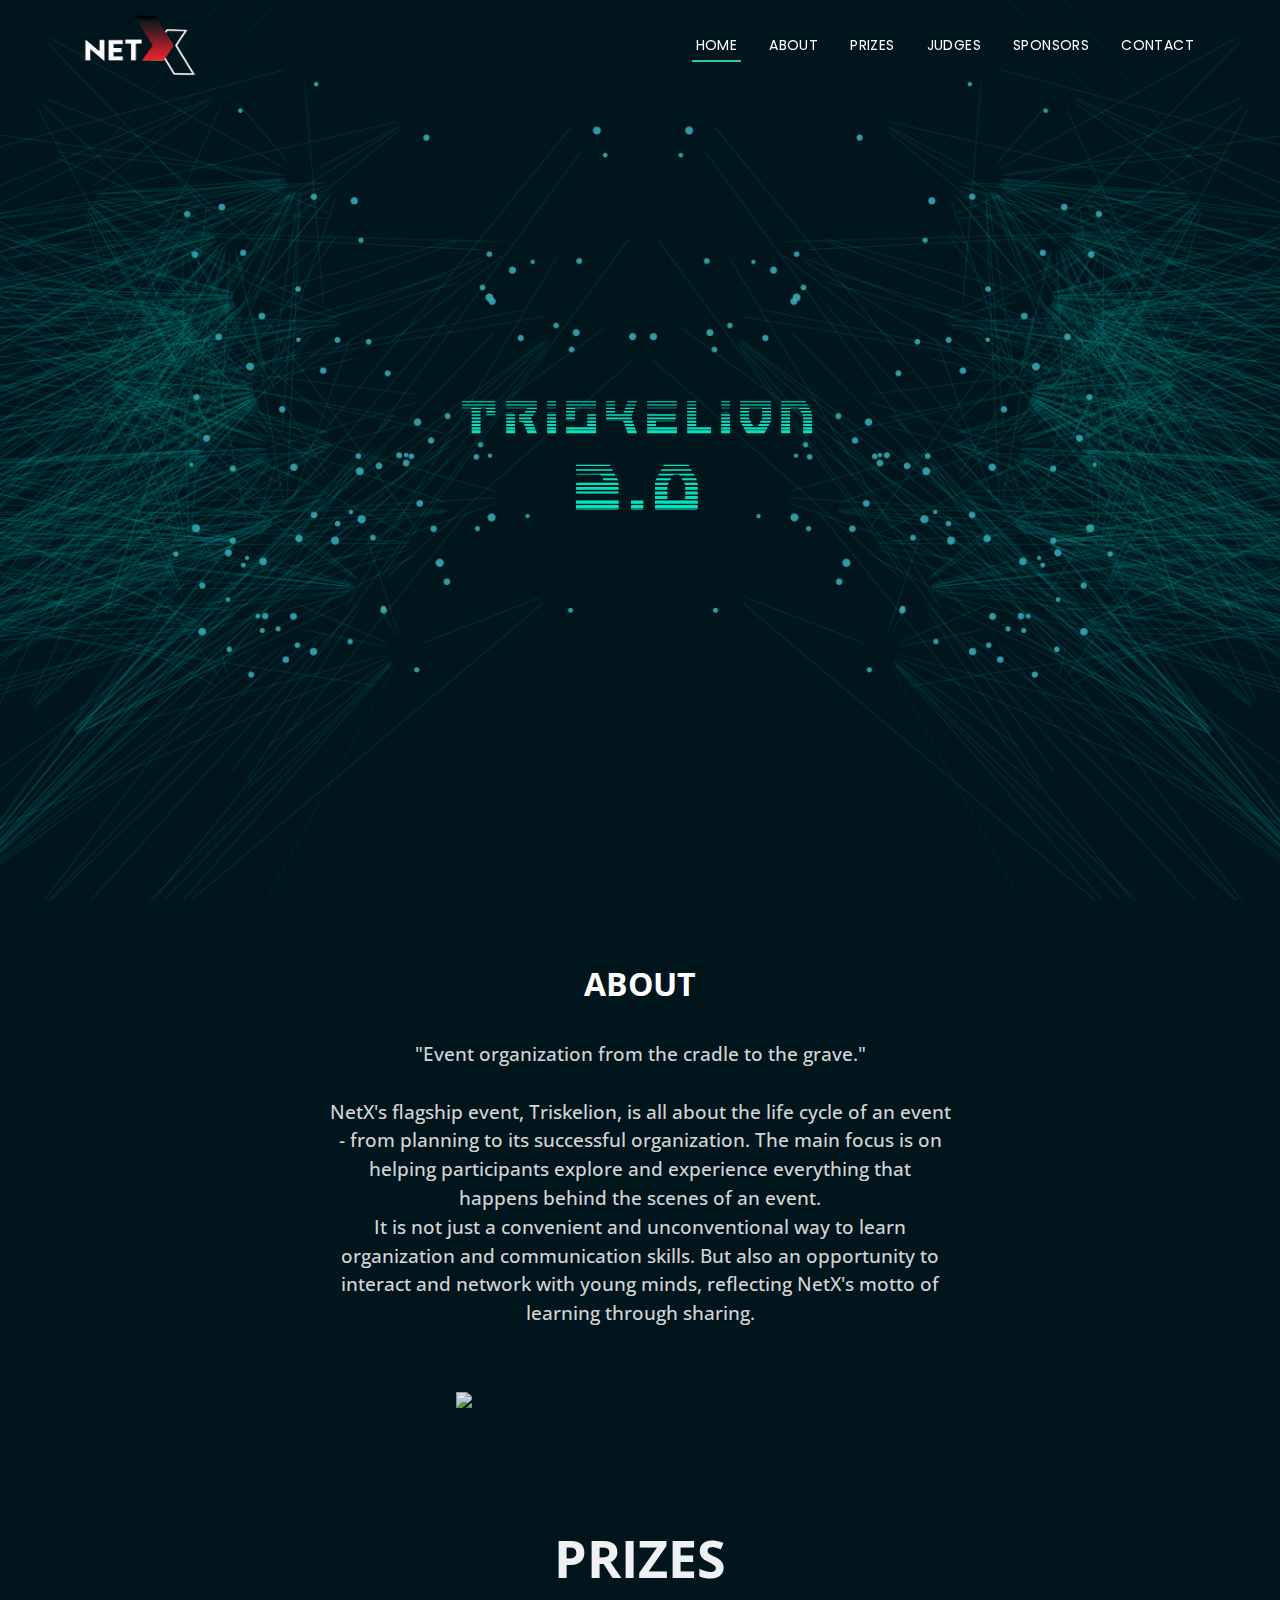
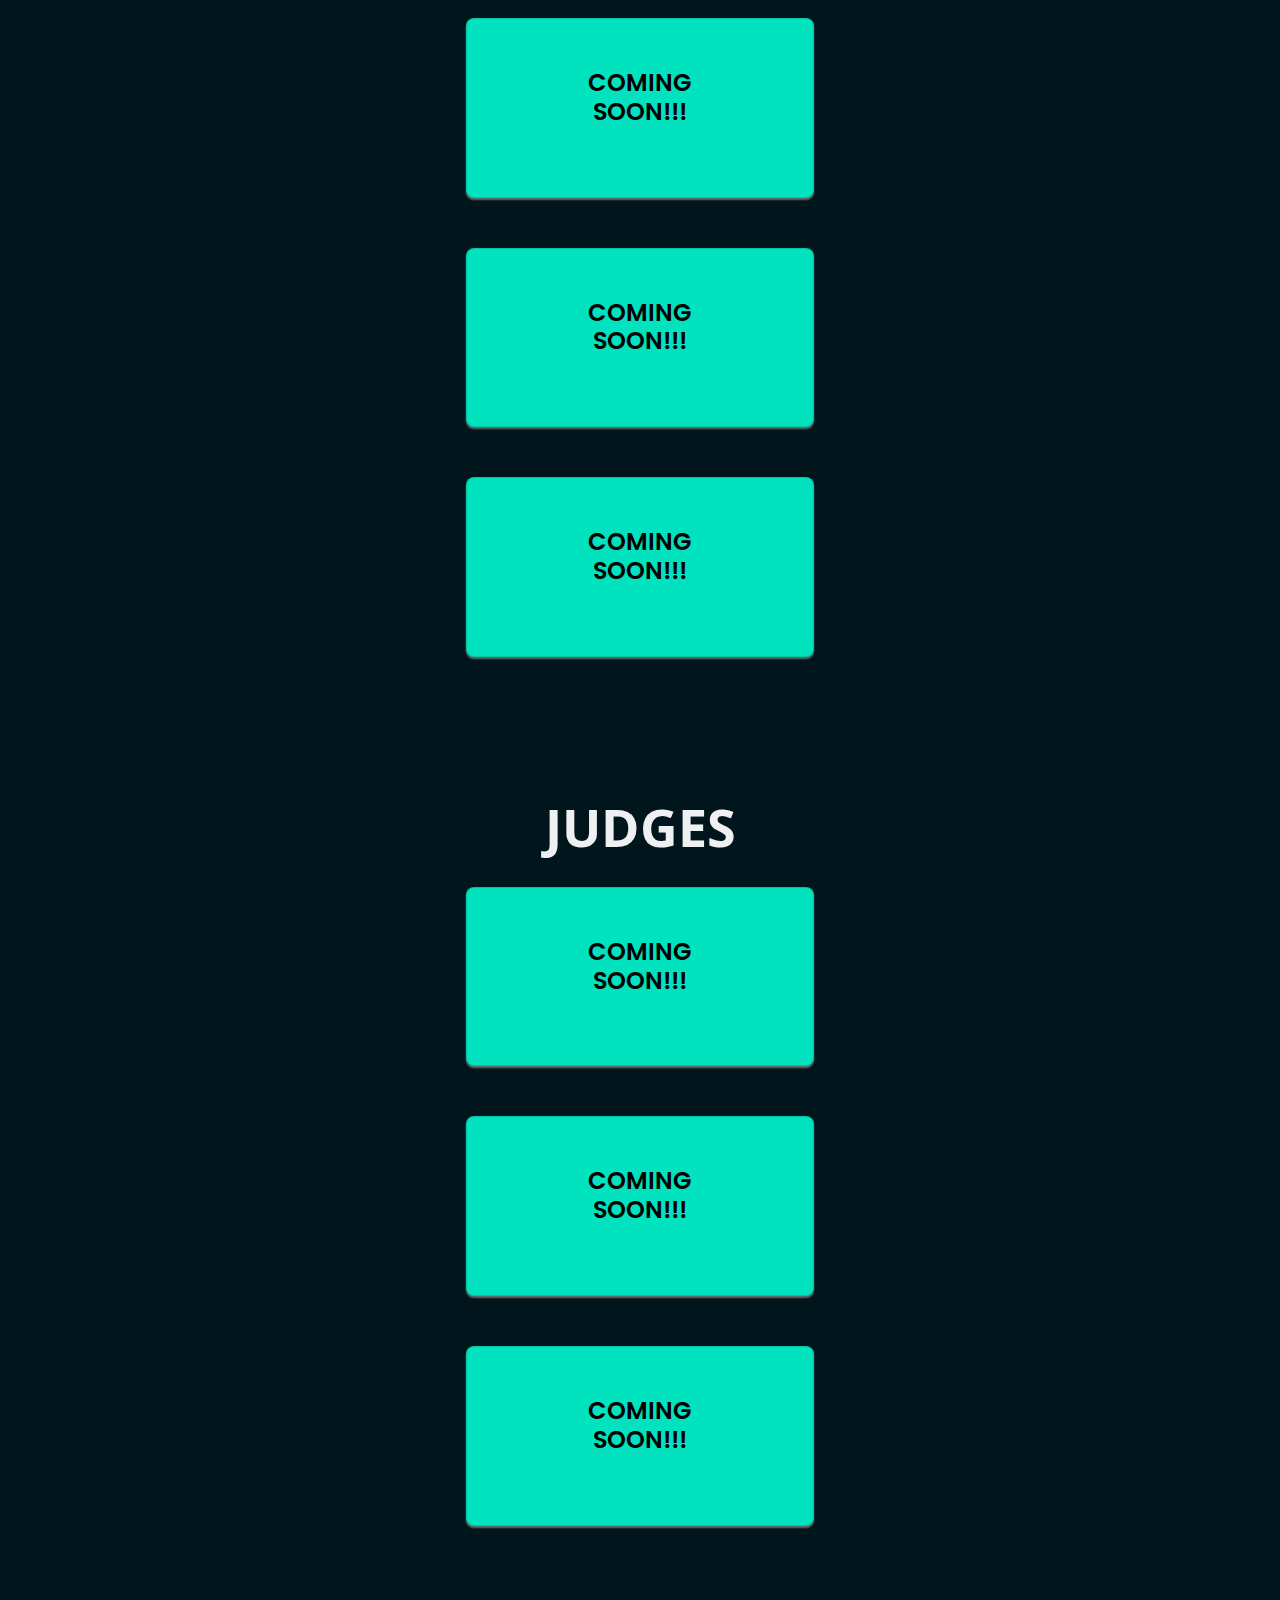
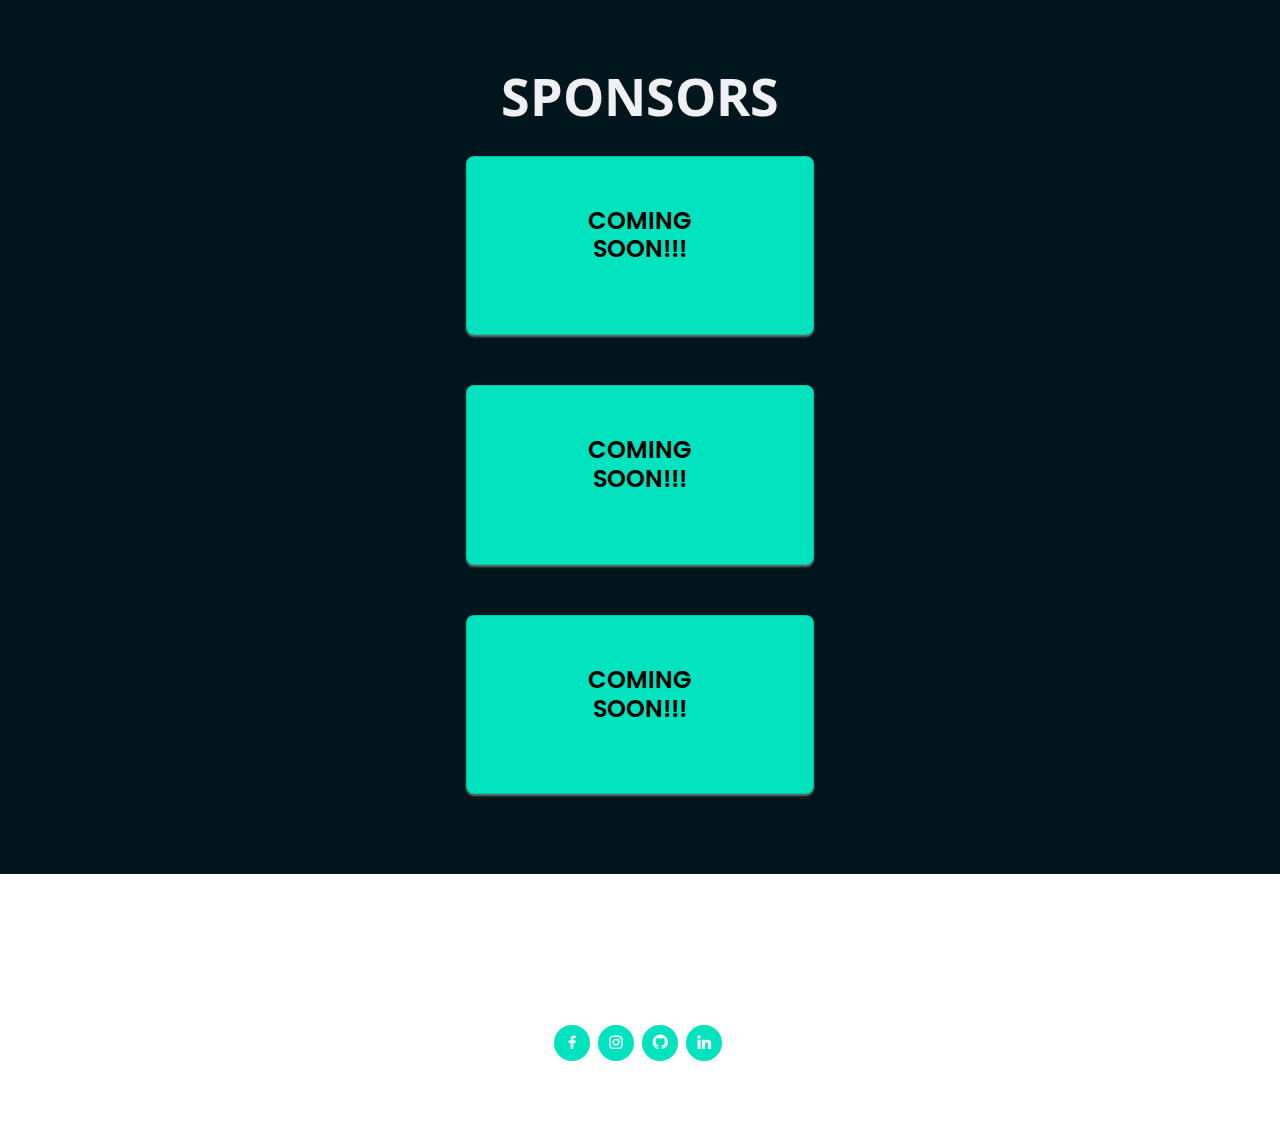
==== index.html @ d59e1c21 "try2" ====
<!DOCTYPE html>
<html lang="en">

<head>
  <meta charset="utf-8">
  <meta content="width=device-width, initial-scale=1.0" name="viewport">

  <title>Triskelion</title>
  <meta content="" name="description">
  <meta content="" name="keywords">

  <!-- Favicons -->
  <link href="assets/img/netx logo-02.png" rel="icon">
  <link href="assets/img/netx logo-02.png" rel="apple-touch-icon">

  <!-- Google Fonts -->
  <link href="https://fonts.googleapis.com/css?family=Open+Sans:300,300i,400,400i,700,700i|Poppins:300,400,500,700"
    rel="stylesheet">

  <!-- Vendor CSS Files -->
  <link href="assets/vendor/aos/aos.css" rel="stylesheet">
  <link href="assets/vendor/bootstrap/css/bootstrap.min.css" rel="stylesheet">
  <link href="assets/vendor/bootstrap-icons/bootstrap-icons.css" rel="stylesheet">
  <link href="assets/vendor/boxicons/css/boxicons.min.css" rel="stylesheet">
  <link href="assets/vendor/glightbox/css/glightbox.min.css" rel="stylesheet">
  <link href="assets/vendor/swiper/swiper-bundle.min.css" rel="stylesheet">

  <!-- Template Main CSS File -->
  <link href="assets/css/style.css" rel="stylesheet">

  <!-- Counter Javascript -->
  <script href="assets/js/counter.js" rel="stylesheet"></script>

  <!-- =======================================================
  * Template Name: Regna - v4.7.0
  * Template URL: https://bootstrapmade.com/regna-bootstrap-onepage-template/
  * Author: BootstrapMade.com
  * License: https://bootstrapmade.com/license/
  ======================================================== -->
</head>

<body>

  <!-- ======= Header ======= -->
  <header id="header" class="fixed-top d-flex align-items-center header-transparent">
    <div class="container d-flex justify-content-between align-items-center">

      <div id="logo">
        <a href="index.html"><img src="assets/img/netx logo-02.png" alt="NetX Logo"></a>
        <!-- Uncomment below if you prefer to use a text logo -->
        <!--<h1><a href="index.html">Regna</a></h1>-->
      </div>

      <nav id="navbar" class="navbar">
        <ul>
          <li><a class="nav-link scrollto active" href="#hero">Home</a></li>
          <li><a class="nav-link scrollto" href="#abt">About</a></li>
          <li><a class="nav-link scrollto" href="#prizes">Prizes</a></li>
          <li><a class="nav-link scrollto " href="#judges">Judges</a></li>
          <li><a class="nav-link scrollto" href="#sponsors">Sponsors</a></li>
          <!--<li class="dropdown"><a href="#"><span>Drop Down</span> <i class="bi bi-chevron-down"></i></a>
            <ul>
              <li><a href="#">Drop Down 1</a></li>
              <li class="dropdown"><a href="#"><span>Deep Drop Down</span> <i class="bi bi-chevron-right"></i></a>
                <ul>
                  <li><a href="#">Deep Drop Down 1</a></li>
                  <li><a href="#">Deep Drop Down 2</a></li>
                  <li><a href="#">Deep Drop Down 3</a></li>
                  <li><a href="#">Deep Drop Down 4</a></li>
                  <li><a href="#">Deep Drop Down 5</a></li>
                </ul>
              </li>
              <li><a href="#">Drop Down 2</a></li>
              <li><a href="#">Drop Down 3</a></li>
              <li><a href="#">Drop Down 4</a></li>
            </ul>
          </li>-->
          <li><a class="nav-link scrollto" href="#footer">Contact</a></li>
        </ul>
        <i class="bi bi-list mobile-nav-toggle"></i>
      </nav><!-- .navbar -->
    </div>
  </header><!-- End Header -->

  <!-- ======= Hero Section ======= -->
  <section id="hero">
    <div class="hero-container" data-aos="zoom-in" data-aos-delay="100">

      <p class="trisk">TRISKELION <span class="siz"><br>2.0</span></p>
      <div class="countdown">

        <div id="timer"></div>

        <!-- <div id="countdownpanel">
          <div id ="countdown1"></div>
          <div id ="countdown2"></div>
          <div id ="countdown3"></div>
        </div> -->

        <!-- <div class="time-area">
          <div class="time">
            <div class="countdown1"></div>
          </div>
          <div class="type_g">Hours</div>
        </div>

        <div class="time-area1">
          <div class="time">
            <div class="countdown2"></div>
          </div>
          <div class="type_g">Minutes</div>
        </div>

        <div class="time-area2">
          <div class="time">
            <div class="countdown3"></div>
          </div>
          <div class="type_g">Seconds</div>
        </div> -->

      </div>
    </div>
  </section><!-- End Hero Section -->

  <!-- Start of ABOUT section -->

  <section>

    <div class="abt" id="abt">ABOUT</div>

    <div class="flex-align">

      <p class="about">
        "Event organization from the cradle to the grave."<br>
        <br>
        NetX's flagship event, Triskelion, is all about the life cycle of an event - from planning to its successful
        organization. The main focus is on helping participants explore and experience everything that happens behind
        the scenes of an event.
        <br>
        It is not just a convenient and unconventional way to learn organization and communication skills. But also an
        opportunity to interact and network with young minds, reflecting NetX's motto of learning through sharing.
      </p>
      <img src="assets/img/5278.png" class="abt-img">

    </div>

  </section>

  <!-- End of ABOUT Section -->

  <main id="main">
    <!-- ======= Prizes ======= -->
    <section id="prizes" class="prizes">
      <div class="container flex_g1">

        <div class="section-title">
          <span>Prizes</span>
          <!-- <h2>Prizes</h2> -->
          <p></p>
        </div>


        <div class="container bootstrap snippets bootdeys">
          <div class="row">
            <div class="col-md-4 col-sm-6 content-card">
              <!-- <div class="card-big-shadow"> -->
              <div class="card card-just-text" data-background="color" data-color="green" data-radius="10">
                <div class="content">
                  <!--<h6 class="category">Best cards</h6>-->
                  <h4 class="title"><a href="#">COMING SOON!!!</a></h4>
                  <!--<p class="description">What all of these have in common is that they're pulling information out of the app or the service and making it relevant to the moment. </p>-->
                </div>
              </div> <!-- end card -->
              <!-- </div> -->
            </div>
          </div>
        </div>

        <div class="container bootstrap snippets bootdeys">
          <div class="row">
            <div class="col-md-4 col-sm-6 content-card">
              <!-- <div class="card-big-shadow"> -->
              <div class="card card-just-text" data-background="color" data-color="green" data-radius="10">
                <div class="content">
                  <!--<h6 class="category">Best cards</h6>-->
                  <h4 class="title"><a href="#">COMING SOON!!!</a></h4>
                  <!--<p class="description">What all of these have in common is that they're pulling information out of the app or the service and making it relevant to the moment. </p>-->
                </div>
              </div> <!-- end card -->
              <!-- </div> -->
            </div>
          </div>
        </div>

        <div class="container bootstrap snippets bootdeys">
          <div class="row">
            <div class="col-md-4 col-sm-6 content-card">
              <!-- <div class="card-big-shadow"> -->
              <div class="card card-just-text" data-background="color" data-color="green" data-radius="10">
                <div class="content">
                  <!--<h6 class="category">Best cards</h6>-->
                  <h4 class="title"><a href="#">COMING SOON!!!</a></h4>
                  <!--<p class="description">What all of these have in common is that they're pulling information out of the app or the service and making it relevant to the moment. </p>-->
                </div>
              </div> <!-- end card -->
              <!-- </div> -->
            </div>
          </div>
        </div>

      </div>
    </section><!-- End #prizes -->

    <!-- ======= Judges ======= -->
    <section id="judges">
      <div class="container flex_g2">

        <div class="section-title">
          <span>Judges</span>
          <!-- <h2>Judges</h2> -->
          <p></p>
        </div>


        <div class="container bootstrap snippets bootdeys">
          <div class="row">
            <div class="col-md-4 col-sm-6 content-card">
              <!-- <div class="card-big-shadow"> -->
              <div class="card card-just-text" data-background="color" data-color="green" data-radius="10">
                <div class="content">
                  <!--<h6 class="category">Best cards</h6>-->
                  <h4 class="title"><a href="#">COMING SOON!!!</a></h4>
                  <!--<p class="description">What all of these have in common is that they're pulling information out of the app or the service and making it relevant to the moment. </p>-->
                </div>
              </div> <!-- end card -->
              <!-- </div> -->
            </div>
          </div>
        </div>


        <div class="container bootstrap snippets bootdeys">
          <div class="row">
            <div class="col-md-4 col-sm-6 content-card">
              <!-- <div class="card-big-shadow"> -->
              <div class="card card-just-text" data-background="color" data-color="green" data-radius="10">
                <div class="content">
                  <!--<h6 class="category">Best cards</h6>-->
                  <h4 class="title"><a href="#">COMING SOON!!!</a></h4>
                  <!--<p class="description">What all of these have in common is that they're pulling information out of the app or the service and making it relevant to the moment. </p>-->
                </div>
              </div> <!-- end card -->
              <!-- </div> -->
            </div>
          </div>
        </div>


        <div class="container bootstrap snippets bootdeys">
          <div class="row">
            <div class="col-md-4 col-sm-6 content-card">
              <!-- <div class="card-big-shadow"> -->
              <div class="card card-just-text" data-background="color" data-color="green" data-radius="10">
                <div class="content">
                  <!--<h6 class="category">Best cards</h6>-->
                  <h4 class="title"><a href="#">COMING SOON!!!</a></h4>
                  <!--<p class="description">What all of these have in common is that they're pulling information out of the app or the service and making it relevant to the moment. </p>-->
                </div>
              </div> <!-- end card -->
              <!-- </div> -->
            </div>
          </div>
        </div>


      </div>
    </section><!-- End #judges -->
    <!-- ======= sponsors ======= -->
    <section id="sponsors">
      <div class="container flex_g3">

        <div class="section-title">
          <span>Sponsors</span>
          <!-- <h2>Sponsors</h2> -->
          <p></p>
        </div>


        <div class="container bootstrap snippets bootdeys">
          <div class="row">
            <div class="col-md-4 col-sm-6 content-card">
              <!-- <div class="card-big-shadow"> -->
              <div class="card card-just-text" data-background="color" data-color="green" data-radius="10">
                <div class="content">
                  <!--<h6 class="category">Best cards</h6>-->
                  <h4 class="title"><a href="#">COMING SOON!!!</a></h4>
                  <!--<p class="description">What all of these have in common is that they're pulling information out of the app or the service and making it relevant to the moment. </p>-->
                </div>
              </div> <!-- end card -->
              <!-- </div> -->
            </div>
          </div>
        </div>

        <div class="container bootstrap snippets bootdeys">
          <div class="row">
            <div class="col-md-4 col-sm-6 content-card">
              <!-- <div class="card-big-shadow"> -->
              <div class="card card-just-text" data-background="color" data-color="green" data-radius="10">
                <div class="content">
                  <!--<h6 class="category">Best cards</h6>-->
                  <h4 class="title"><a href="#">COMING SOON!!!</a></h4>
                  <!--<p class="description">What all of these have in common is that they're pulling information out of the app or the service and making it relevant to the moment. </p>-->
                </div>
              </div> <!-- end card -->
              <!-- </div> -->
            </div>
          </div>
        </div>

        <div class="container bootstrap snippets bootdeys">
          <div class="row">
            <div class="col-md-4 col-sm-6 content-card">
              <!-- <div class="card-big-shadow"> -->
              <div class="card card-just-text" data-background="color" data-color="green" data-radius="10">
                <div class="content">
                  <!--<h6 class="category">Best cards</h6>-->
                  <h4 class="title"><a href="#">COMING SOON!!!</a></h4>
                  <!--<p class="description">What all of these have in common is that they're pulling information out of the app or the service and making it relevant to the moment. </p>-->
                </div>
              </div> <!-- end card -->
              <!-- </div> -->
            </div>
          </div>
        </div>






      </div>
    </section><!-- End #sponsors -->


  </main><!-- End #main -->

    <!-- ======= Footer ======= -->
  <footer id="footer">
    <div class="container">
      <h3>Contact Us</h3>

      <div><i class= "bi bi-whatsapp"></i>Name1 </div>
      <div><i class= "bi bi-whatsapp"></i>Name2</div>
      <div class="social-links">
        
        <a href="https://www.facebook.com/netxclub" class="facebook"><i class="bx bxl-facebook"></i></a>
        <a href="#" class="instagram"><i class="bx bxl-instagram"></i></a>
        <a href="https://github.com/explore" class="google-plus"><i class="bx bxl-github"></i></a>
        <a href="https://www.linkedin.com/company/netxclub/mycompany/" class="linkedin"><i class="bx bxl-linkedin"></i></a>
      </div>
      <div class="copyright">
        
      </div>
      <div class="credits">
        
      </div>
    </div>
  </footer><!-- End Footer -->

  <a href="#" class="back-to-top d-flex align-items-center justify-content-center"><i
      class="bi bi-arrow-up-short"></i></a>

  <!-- Vendor JS Files -->
  <script src="assets/vendor/purecounter/purecounter.js"></script>
  <script src="assets/vendor/aos/aos.js"></script>
  <script src="assets/vendor/bootstrap/js/bootstrap.bundle.min.js"></script>
  <script src="assets/vendor/glightbox/js/glightbox.min.js"></script>
  <script src="assets/vendor/isotope-layout/isotope.pkgd.min.js"></script>
  <script src="assets/vendor/swiper/swiper-bundle.min.js"></script>
  <script src="assets/vendor/php-email-form/validate.js"></script>

  <!-- Template Main JS File -->
  <script src="assets/js/main.js"></script>

</body>

</html>
---- assets/css/style.css ----
@font-face {
  font-family: 'mangabey';
  src: url('./Fonts/CommandOverrideGradient-1xJB.otf');
  font-style: normal;
  font-weight: normal;
  }
/*--------------------------------------------------------------
# General
--------------------------------------------------------------*/
body {
  background: #00151C;
  color: #666666;
  font-family: "Open Sans", sans-serif;
}

a {
  color: #2dc997;
  text-decoration: none;
}

a:hover, a:active, a:focus {
  color: #2dca98;
  outline: none;
  text-decoration: none;
}

p {
  padding: 0;
  margin: 0 0 30px 0;
}

h1, h2, h3, h4, h5, h6 {
  font-family: "Poppins", sans-serif;
  font-weight: 400;
  margin: 0 0 20px 0;
  padding: 0;
}

/*--------------------------------------------------------------
# Back to top button
--------------------------------------------------------------*/
.back-to-top {
  position: fixed;
  visibility: hidden;
  opacity: 0;
  right: 15px;
  bottom: 15px;
  z-index: 996;
  background: #2dc997;
  width: 40px;
  height: 40px;
  border-radius: 4px;
  transition: all 0.4s;
}
.back-to-top i {
  font-size: 28px;
  color: #fff;
  line-height: 0;
}
.back-to-top:hover {
  background: #49d6a9;
  color: #fff;
}
.back-to-top.active {
  visibility: visible;
  opacity: 1;
}

/*--------------------------------------------------------------
# Disable AOS delay on mobile
--------------------------------------------------------------*/
@media screen and (max-width: 768px) {
  [data-aos-delay] {
    transition-delay: 0 !important;
  }
}
/*--------------------------------------------------------------
# Header
--------------------------------------------------------------*/
#header {
  height: 90px;
  transition: all 0.5s;
  z-index: 997;
  background: rgba(52, 59, 64, 0.9);
}
#header #logo h1 {
  font-size: 32px;
  margin: 0;
  line-height: 1;
  font-family: "Poppins", sans-serif;
  font-weight: 700;
  letter-spacing: 3px;
  text-transform: uppercase;
}
#header #logo h1 a, #header #logo h1 a:hover {
  color: #fff;
}
#header #logo img {
  padding: 0;
  margin: 0;
  height:64px;
  width:115px;
}
#header.header-transparent {
  background: transparent;
}
#header.header-scrolled {
  background: rgba(52, 59, 64, 0.9);
  height: 70px;
  transition: all 0.5s;
}

.scrolled-offset {
  margin-top: 70px;
}

/*--------------------------------------------------------------
# Navigation Menu
--------------------------------------------------------------*/
/**
* Desktop Navigation 
*/
.navbar {
  padding: 0;
}
.navbar ul {
  margin: 0;
  padding: 0;
  display: flex;
  list-style: none;
  align-items: center;
}
.navbar li {
  position: relative;
}
.navbar > ul > li {
  white-space: nowrap;
  padding: 10px 0 10px 24px;
}
.navbar a, .navbar a:focus {
  display: flex;
  align-items: center;
  justify-content: space-between;
  font-family: "Poppins", sans-serif;
  color: #fff;
  font-size: 14px;
  padding: 0 4px;
  white-space: nowrap;
  transition: 0.3s;
  letter-spacing: 0.4px;
  position: relative;
  text-transform: uppercase;
}
.navbar a i, .navbar a:focus i {
  font-size: 12px;
  line-height: 0;
  margin-left: 5px;
}
.navbar > ul > li > a:before {
  content: "";
  position: absolute;
  width: 100%;
  height: 2px;
  bottom: -6px;
  left: 0;
  background-color: #2dc997;
  visibility: hidden;
  transform: scaleX(0);
  transition: all 0.3s ease-in-out 0s;
}
.navbar a:hover:before, .navbar li:hover > a:before, .navbar .active:before {
  visibility: visible;
  transform: scaleX(1);
}
.navbar a:hover, .navbar .active, .navbar .active:focus, .navbar li:hover > a {
  color: #fff;
}
.navbar .dropdown ul {
  display: block;
  position: absolute;
  left: 24px;
  top: calc(100% + 30px);
  margin: 0;
  padding: 10px 0;
  z-index: 99;
  opacity: 0;
  visibility: hidden;
  background: #fff;
  box-shadow: 0px 0px 30px rgba(127, 137, 161, 0.25);
  transition: 0.3s;
}
.navbar .dropdown ul li {
  min-width: 200px;
}
.navbar .dropdown ul a {
  padding: 10px 20px;
  font-size: 14px;
  text-transform: none;
  color: #666666;
}
.navbar .dropdown ul a i {
  font-size: 12px;
}
.navbar .dropdown ul a:hover, .navbar .dropdown ul .active:hover, .navbar .dropdown ul li:hover > a {
  color: #2dc997;
}
.navbar .dropdown:hover > ul {
  opacity: 1;
  top: 100%;
  visibility: visible;
}
.navbar .dropdown .dropdown ul {
  top: 0;
  left: calc(100% - 30px);
  visibility: hidden;
}
.navbar .dropdown .dropdown:hover > ul {
  opacity: 1;
  top: 0;
  left: 100%;
  visibility: visible;
}
@media (max-width: 1366px) {
  .navbar .dropdown .dropdown ul {
    left: -90%;
  }
  .navbar .dropdown .dropdown:hover > ul {
    left: -100%;
  }
}

/**
* Mobile Navigation 
*/
.mobile-nav-toggle {
  color: #fff;
  font-size: 28px;
  cursor: pointer;
  display: none;
  line-height: 0;
  transition: 0.5s;
}

@media (max-width: 991px) {
  .mobile-nav-toggle {
    display: block;
  }

  .navbar ul {
    display: none;
  }
}
.navbar-mobile {
  position: fixed;
  overflow: hidden;
  top: 0;
  right: 0;
  left: 0;
  bottom: 0;
  background: rgba(77, 77, 77, 0.9);
  transition: 0.3s;
  z-index: 999;
}
.navbar-mobile .mobile-nav-toggle {
  position: absolute;
  top: 15px;
  right: 15px;
}
.navbar-mobile ul {
  display: block;
  position: absolute;
  top: 55px;
  right: 15px;
  bottom: 15px;
  left: 15px;
  padding: 10px 0;
  background-color: #fff;
  overflow-y: auto;
  transition: 0.3s;
}
.navbar-mobile > ul > li {
  padding: 0;
}
.navbar-mobile a:hover:before, .navbar-mobile li:hover > a:before, .navbar-mobile .active:before {
  visibility: hidden;
}
.navbar-mobile a, .navbar-mobile a:focus {
  padding: 10px 20px;
  font-size: 15px;
  color: #666666;
}
.navbar-mobile a:hover, .navbar-mobile .active, .navbar-mobile li:hover > a {
  color: #2dc997;
}
.navbar-mobile .getstarted, .navbar-mobile .getstarted:focus {
  margin: 15px;
}
.navbar-mobile .dropdown ul {
  position: static;
  display: none;
  margin: 10px 20px;
  padding: 10px 0;
  z-index: 99;
  opacity: 1;
  visibility: visible;
  background: #fff;
  box-shadow: 0px 0px 30px rgba(127, 137, 161, 0.25);
}
.navbar-mobile .dropdown ul li {
  min-width: 200px;
}
.navbar-mobile .dropdown ul a {
  padding: 10px 20px;
}
.navbar-mobile .dropdown ul a i {
  font-size: 12px;
}
.navbar-mobile .dropdown ul a:hover, .navbar-mobile .dropdown ul .active:hover, .navbar-mobile .dropdown ul li:hover > a {
  color: #2dc997;
}
.navbar-mobile .dropdown > .dropdown-active {
  display: block;
}

/*--------------------------------------------------------------
# Hero Section
--------------------------------------------------------------*/
#hero {
  width: 100%;
  height: 100vh;
  background: url(../img/bg-01.png) top center;
  background-size: cover;
  position: relative;
  z-index: 4;
  opacity: 1;
}
@media (min-width: 1024px) {
  #hero {
    background-attachment: fixed;
  }
}
#hero:before {
  content: "";
  /*background: rgba(0, 0, 0, 0.6);*/
  position: absolute;
  bottom: 0;
  top: 0;
  left: 0;
  right: 0;
}
#hero .hero-container {
  position: absolute;
  bottom: 0;
  top: 0;
  left: 0;
  right: 0;
  display: flex;
  justify-content: center;
  align-items: center;
  flex-direction: column;
  text-align: center;
}
#hero img {
  margin: 30px 0 10px 0;
  width: 35rem;
  height: auto;
  font-weight: 700;
  line-height: 56px;
  text-transform: uppercase;
  color: #fff;
}
@media (max-width: 768px) and (min-width: 386px) {
  #hero img {
    width:25rem;
    height: auto;
    font-size: 28px;
    line-height: 36px;
  }
}
@media (max-width: 385px) and (min-width: 305px) {
  #hero img {
    width:20rem;
    height: auto;
    font-size: 28px;
    line-height: 36px;
  }
}

@media (max-width: 305px){
  #hero img {
    width:15rem;
    height: auto;
    font-size: 28px;
    line-height: 36px;
  }
}
#hero h2 {
  color: #eee;
  margin-bottom: 50px;
  font-size: 24px;
}
@media (max-width: 768px) {
  #hero h2 {
    font-size: 18px;
    line-height: 24px;
    margin-bottom: 30px;
  }
}

.trisk{
  font-family:'mangabey';
  text-align:center;
  font-size:3.4rem;
  color:#00E3BE;
  line-height: 70px;
  margin-bottom:1rem;
  letter-spacing:6px;
  margin-top:4.5rem;
}

.siz{
  font-size:4.7rem;
}

.countdown{
  display: flex;
  padding-bottom: 3rem;
  gap:2rem;
  font-size:1rem;
  color:rgb(190, 187, 187);

}

.time{
  position:relative;
  content:'';
  width:5rem;
  height:2.2rem;
  border-radius:50px;
  background-color: #00E3BE;
  font-size:1.5rem;
  color:#cdd9dd;
  font-weight: 600;
}

.abt{
  color:#fff;
  text-align:center;
  font-size:2rem;
  font-weight: 700;
  padding-bottom:2rem
}


.about{
  max-width:720px;
  padding:0 3rem;
  text-align:center;
  font-size:1.2rem;
  font-weight:500;
  color:rgb(212, 212, 212);
  margin:0 auto;
}

.abt-img{
  display:flex;
  align-items:center;
  max-width :450px;
  width:369px;
  height:auto;
  margin: 4rem auto 0 auto;
  opacity: 0.9;
}

#hero .btn-get-started {
  font-family: "Poppins", sans-serif;
  text-transform: uppercase;
  font-weight: 500;
  font-size: 16px;
  letter-spacing: 1px;
  display: inline-block;
  padding: 8px 28px;
  border-radius: 50px;
  transition: 0.5s;
  margin: 10px;
  border: 2px solid #fff;
  color: #fff;
}
#hero .btn-get-started:hover {
  background: #2dc997;
  border: 2px solid #2dc997;
}

/*--------------------------------------------------------------
# Sections General
--------------------------------------------------------------*/
section {
  padding: 60px 0;
}

.section-bg {
  background-color: white;
}

.section-title {
  text-align: center;
  padding: 30px 0;
  position: relative;
}
.section-title h2 {
  font-size: 32px;
  font-weight: 700;
  text-transform: uppercase;
  margin-bottom: 20px;
  padding-bottom: 0;
  color: #3b434a;
  position: relative;
  z-index: 2;
}
.section-title span {
  position: absolute;
  top: 30px;
  color: #eef0f2;
  left: 0;
  right: 0;
  z-index: 1;
  font-weight: 700;
  font-size: 52px;
  text-transform: uppercase;
  line-height: 0;
}
.section-title p {
  margin-bottom: 0;
  position: relative;
  z-index: 2;
}
@media (max-width: 575px) {
  .section-title h2 {
    font-size: 28px;
    margin-bottom: 15px;
  }
  .section-title span {
    font-size: 38px;
  }
}
/*--------------------------------------------------------------
# Breadcrumbs
--------------------------------------------------------------*/
.breadcrumbs {
  padding: 20px 0;
  background-color: whitesmoke;
  min-height: 40px;
  margin-top: 92px;
}
.breadcrumbs h2 {
  font-size: 24px;
  font-weight: 300;
  margin: 0;
}
@media (max-width: 992px) {
  .breadcrumbs h2 {
    margin: 0 0 10px 0;
  }
}
.breadcrumbs ol {
  display: flex;
  flex-wrap: wrap;
  list-style: none;
  padding: 0;
  margin: 0;
  font-size: 14px;
}
.breadcrumbs ol li + li {
  padding-left: 10px;
}
.breadcrumbs ol li + li::before {
  display: inline-block;
  padding-right: 10px;
  color: #6c757d;
  content: "/";
}
@media (max-width: 768px) {
  .breadcrumbs .d-flex {
    display: block !important;
  }
  .breadcrumbs ol {
    display: block;
  }
  .breadcrumbs ol li {
    display: inline-block;
  }
}




/*--------------------------------------------------------------
# Footer
--------------------------------------------------------------*/
#footer {
  background: #082929;
 
  padding: 30px 0;
  color: #fff;
  font-size: 14px;
}
#footer .copyright {
  text-align: center;
}
#footer .credits {
  padding-top: 10px;
  text-align: center;
  font-size: 13px;
  color: #ccc;
}




.row{
  align-items: center;
  justify-content: center;
}

.card-big-shadow {
    max-width: 320px;
    position: relative;
}

.coloured-cards .card {
    margin-top: 30px;
}

.card[data-radius="none"] {
    border-radius: 20px;
}
.card {
    border-radius: 8px;
    box-shadow: 0 2px 2px rgba(204, 197, 185, 0.5);
    background-color: #FFFFFF;
    color: #252422;
    margin-bottom: 20px;
    position: relative;
    z-index: 1;
}


.card[data-background="image"] .title, .card[data-background="image"] .stats, .card[data-background="image"] .category, .card[data-background="image"] .description, .card[data-background="image"] .content, .card[data-background="image"] .card-footer, .card[data-background="image"] small, .card[data-background="image"] .content a, .card[data-background="color"] .title, .card[data-background="color"] .stats, .card[data-background="color"] .category, .card[data-background="color"] .description, .card[data-background="color"] .content, .card[data-background="color"] .card-footer, .card[data-background="color"] small, .card[data-background="color"] .content a {
    color: #000;
}
.card.card-just-text .content {
    display:flex;
    padding: 50px 99px;
    text-align: center;
    align-items:center;
}

@media all and (min-width:455px) and (max-width:576px){
  .card.card-just-text .content {
    padding-left:159px;
  }

}

.card .content {
    padding: 20px 20px 10px 20px;
}
.card[data-color="blue"] .category {
    color: #7a9e9f;
}

.card .category, .card .label {
    font-size: 14px;
    margin-bottom: 0px;
}
.card-big-shadow:before {
    background-image: url("http://static.tumblr.com/i21wc39/coTmrkw40/shadow.png");
    background-position: center bottom;
    background-repeat: no-repeat;
    background-size: 100% 100%;
    bottom: -12%;
    content: "";
    display: block;
    left: -12%;
    position: absolute;
    right: 0;
    top: 0;
    z-index: 0;
}
h4, .h4 {
    font-size: 1.5em;
    font-weight: 600;
    line-height: 1.2em;
}
h6, .h6 {
    font-size: 0.9em;
    font-weight: 600;
    text-transform: uppercase;
}
.card .description {
    font-size: 16px;
    color: #66615b;
}
.content-card{
    margin-top:30px;    
}
a:hover, a:focus {
    text-decoration: none;
}

/*======== COLORS ===========*/
.card[data-color="blue"] {
    background: #b8d8d8;
}
.card[data-color="blue"] .description {
    color: #506568;
}

.card[data-color="green"] {
    background:#00E3BE;
    ;
}
.card[data-color="green"] .description {
    color: #60773d;
}
.card[data-color="green"] .category {
    color: #92ac56;
}

.card[data-color="yellow"] {
    background: #ffe28c;
}
.card[data-color="yellow"] .description {
    color: #b25825;
}
.card[data-color="yellow"] .category {
    color: #d88715;
}

.card[data-color="brown"] {
    background: #d6c1ab;
}
.card[data-color="brown"] .description {
    color: #75442e;
}
.card[data-color="brown"] .category {
    color: #a47e65;
}

.card[data-color="purple"] {
    background: #baa9ba;
}
.card[data-color="purple"] .description {
    color: #3a283d;
}
.card[data-color="purple"] .category {
    color: #5a283d;
}

.card[data-color="orange"] {
    background: #ff8f5e;
}
.card[data-color="orange"] .description {
    color: #772510;
}
.card[data-color="orange"] .category {
    color: #e95e37;
}

@media (max-width: 575px) and (min-width: 380px) {
 .row{
  align-items: center;
  justify-content: center;
}
}

@media all and (min-width: 992px) {
 
  /* .flex_g1{
   display:flex;
 }
  .flex_g1> div{
    flex: 1 1 33%;
  } */

}



#countdown1 {
  text-align: center;
  color: antiquewhite;
  border-radius: 25px;
  background: teal;
  padding: 20px;
  width: 150px;
  height: 15px;
}

#countdown2 {
  text-align: center;
  color: antiquewhite;
  border-radius: 25px;
  background: teal;
  padding: 20px;
  width: 150px;
  height: 15px;
}

#countdown3 {
  text-align: center;
  color: antiquewhite;
  border-radius: 25px;
  background: teal;
  padding: 20px;
  width: 150px;
  height: 15px;
  display: grid;
}

.countdownpanel>*{
  text-align: center;
  color: antiquewhite;
  border-radius: 25px;
  background: teal;
  padding: 20px;
  width: 150px;
  height: 15px;
  display: grid;
}
#countdownpanel{
    position: absolute;
   display: grid;
   grid-auto-flow: column ;
   margin-top: 40vh; 
}
/*--------------------------------------------------------------
# Footer
--------------------------------------------------------------*/
#footer {
  background: #fff; 
  color: #fff;
  font-size: 14px;
  text-align: center;
  padding: 30px 0;
}
#footer h3 {
  font-size: 36px;
  font-weight: 700;
  color: #fff;
  position: relative;
  font-family: "Poppins", sans-serif;
  padding: 0;
  margin: 0 0 15px 0;
}
#footer p {
  font-size: 15;
  font-style: italic;
  padding: 0;
  margin: 0 0 40px 0;
}
#footer .social-links {
  margin: 0 0 40px 0;
  padding-top: 20px;
}
#footer .social-links a {
  font-size: 18px;
  display: inline-block;
  background: #00E3BE;
  color: #fff;
  line-height: 1;
  padding: 8px 0;
  margin-right: 4px;
  border-radius: 50%;
  text-align: center;
  width: 36px;
  height: 36px;
  transition: 0.3s;
}
#footer .social-links a:hover {
  background: #00b371;
  color: #fff;
  text-decoration: none;
}
#footer .copyright {
  margin: 0 0 5px 0;
}
#footer .credits {
  font-size: 13px;
}
#footer .credits a {
  color: #00b371;
  transition: 0.3s;
}
#footer .credits a:hover {
  color: #009961;
}






#timer {
  font-size: 3em;
  font-weight: 100;
  color: white;
  text-shadow: 0 0 20px #48C8FF;
}

#timer div {
  display: inline-block;
  min-width: 90px;
}

#timer div span {
  color: #B1CDF1;
  display: block;
  font-size: .35em;
  font-weight: 400;
}
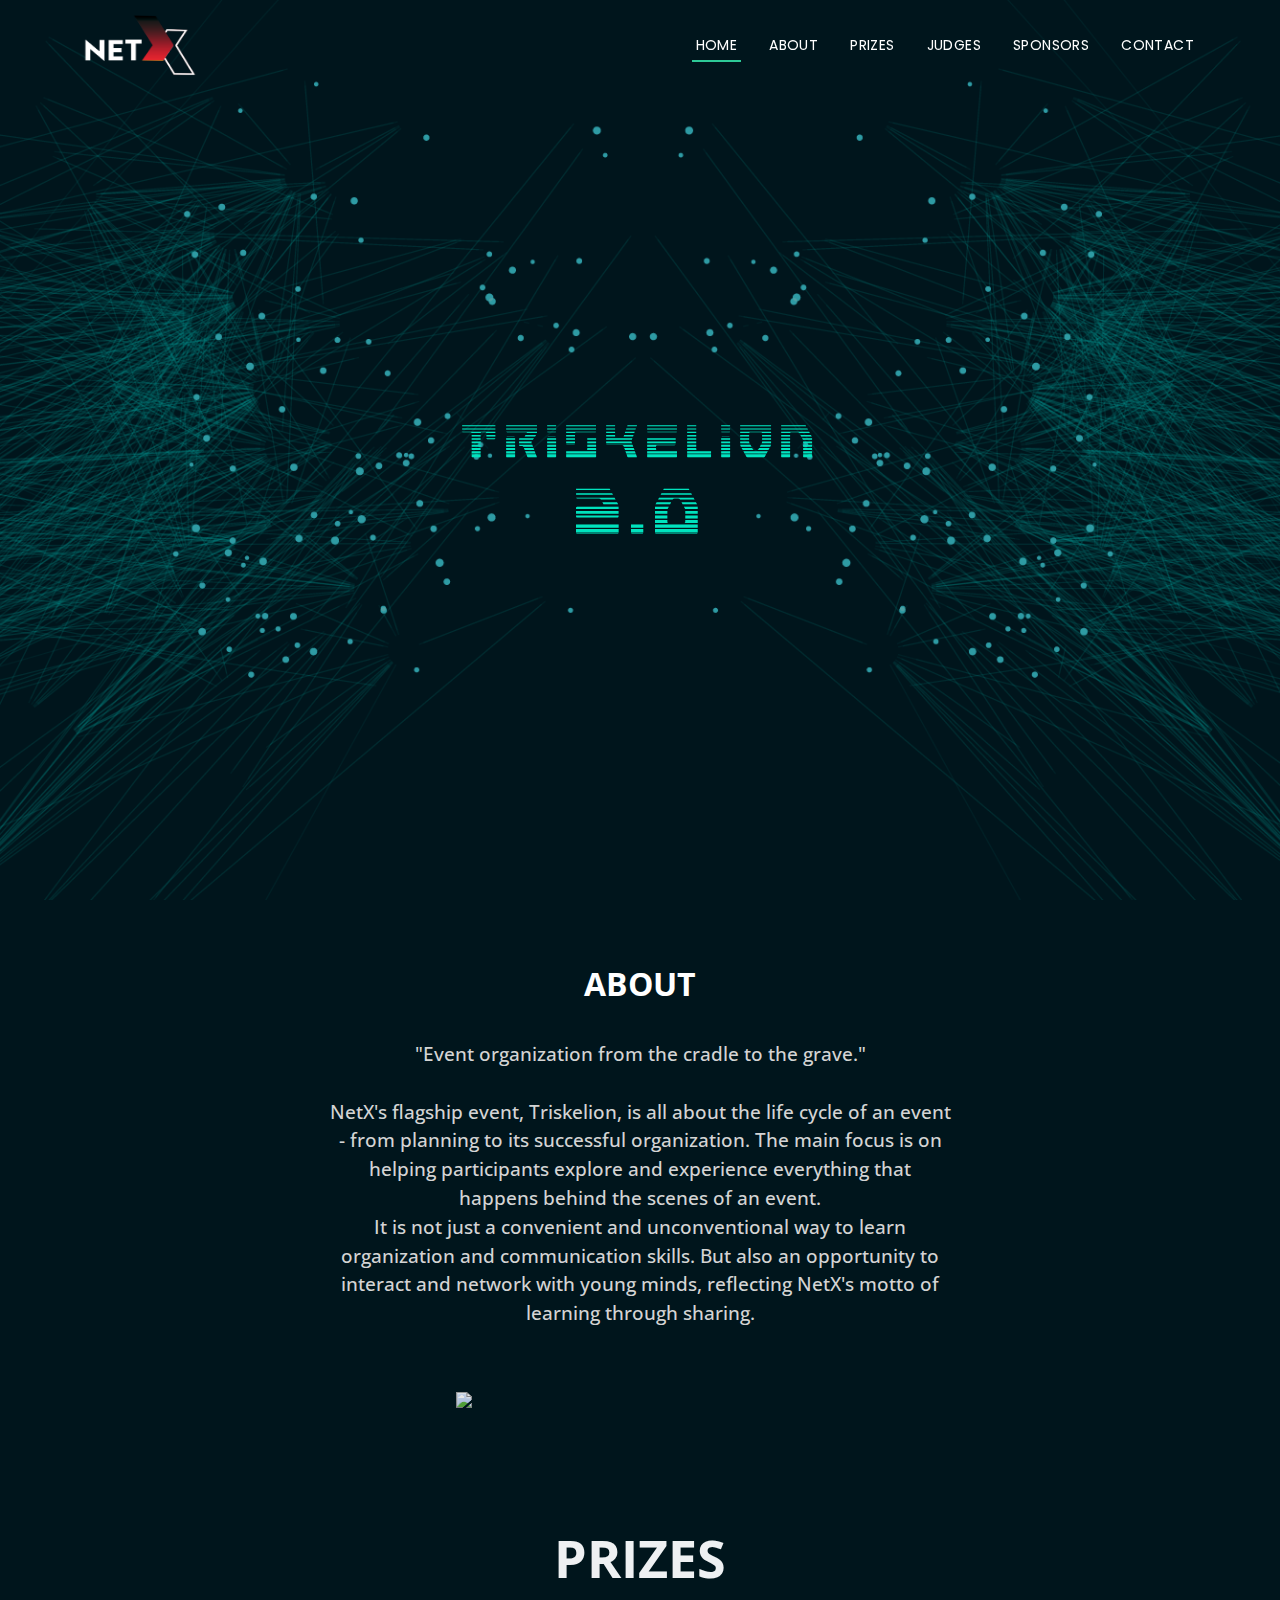
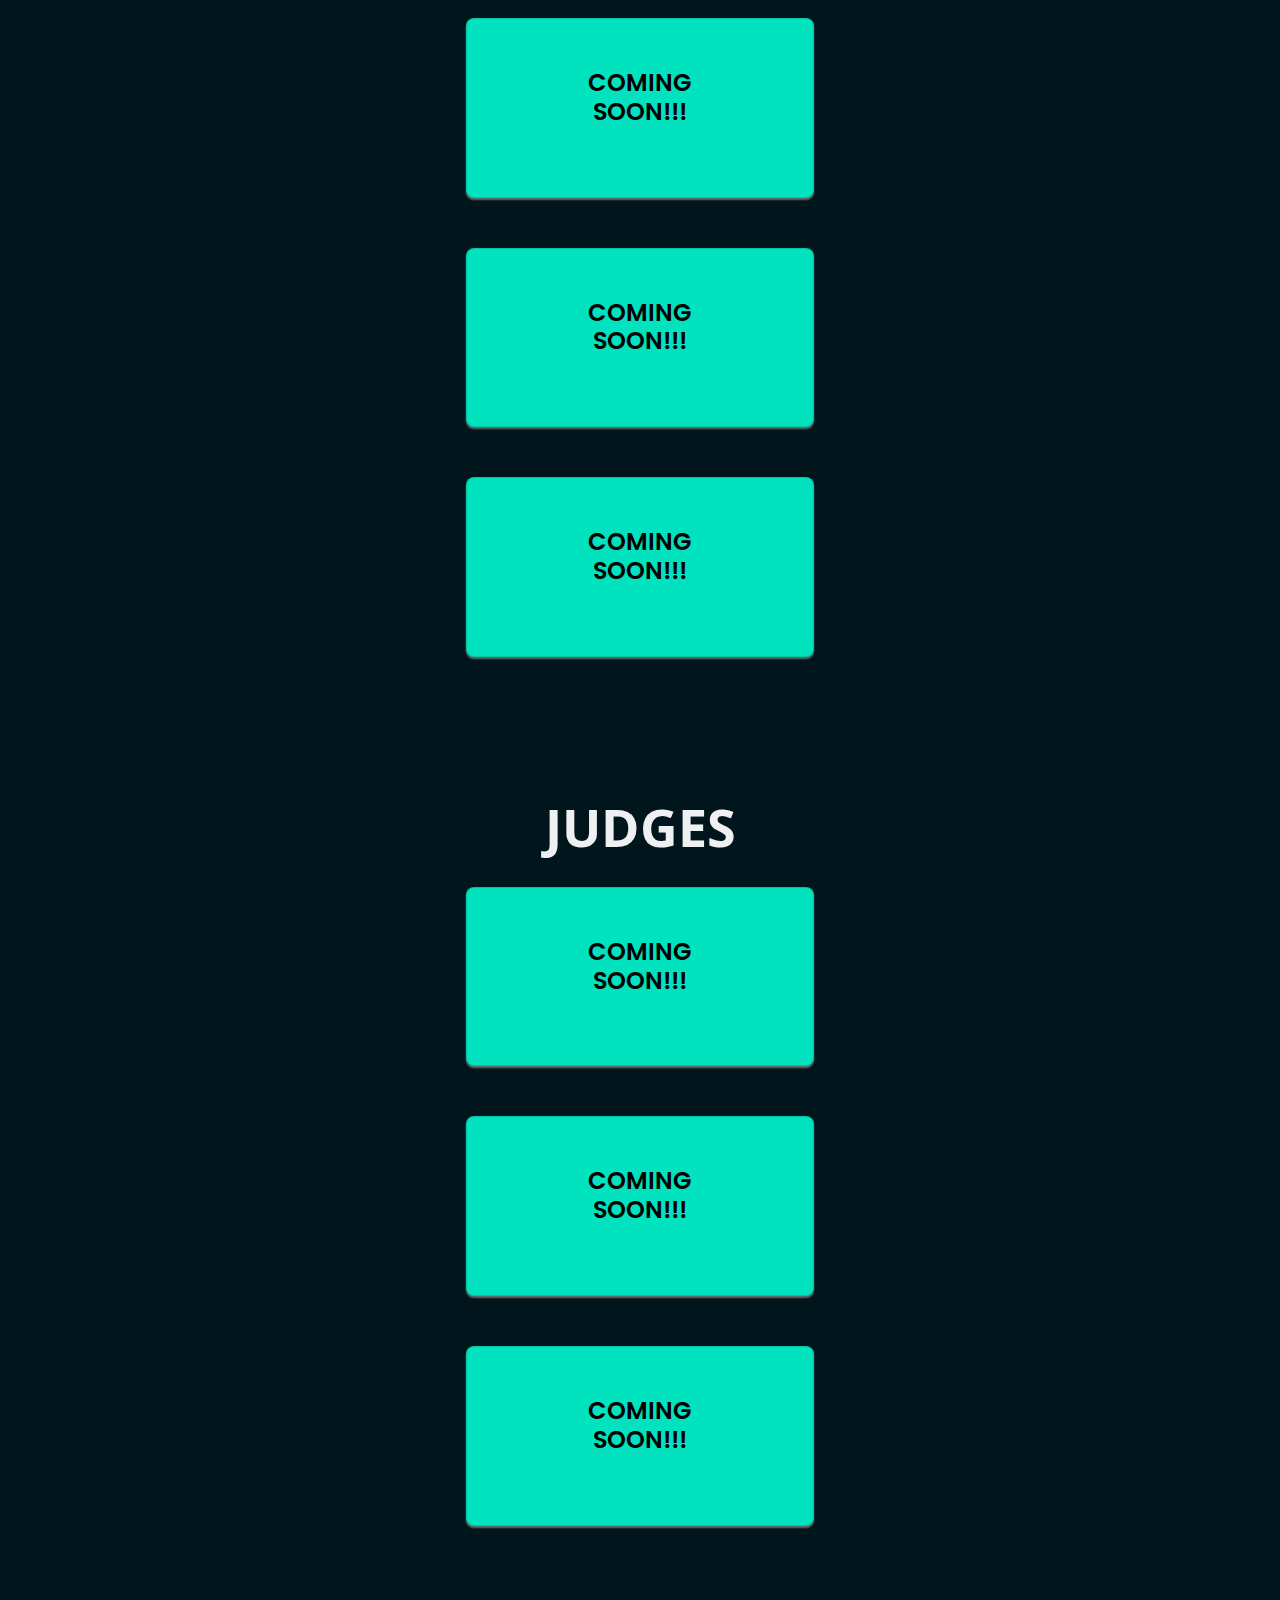
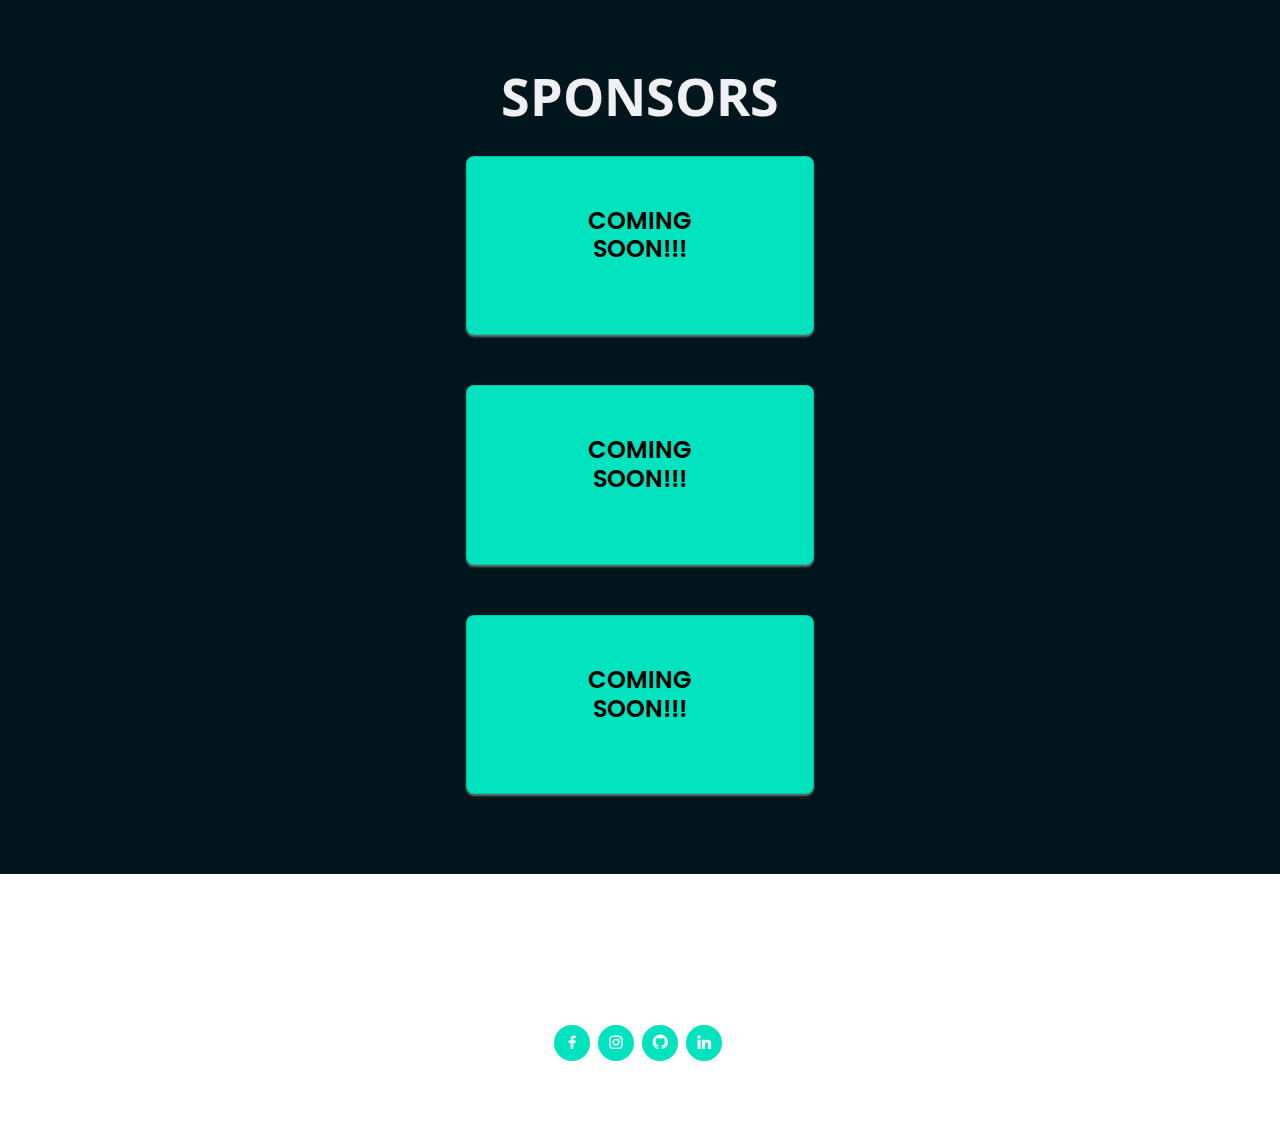
==== commit 2f85372f: "counter ready" ====
--- a/index.html
+++ b/index.html
@@ -29,7 +29,8 @@
   <link href="assets/css/style.css" rel="stylesheet">
 
   <!-- Counter Javascript -->
-  <script href="assets/js/counter.js" rel="stylesheet"></script>
+  <script src="assets/js/counter.js" ></script>
+  <link href="assets/css/counter.css" rel="stylesheet">
 
   <!-- =======================================================
   * Template Name: Regna - v4.7.0
@@ -87,17 +88,15 @@
     <div class="hero-container" data-aos="zoom-in" data-aos-delay="100">
 
       <p class="trisk">TRISKELION <span class="siz"><br>2.0</span></p>
-      <div class="countdown">
-
-        <div id="timer"></div>
-
-        <!-- <div id="countdownpanel">
+      <div id="timer_d"></div>
+      <!-- <div class="countdown">
+        <div id="countdownpanel">
           <div id ="countdown1"></div>
           <div id ="countdown2"></div>
           <div id ="countdown3"></div>
-        </div> -->
-
-        <!-- <div class="time-area">
+        </div> 
+
+        <div class="time-area">
           <div class="time">
             <div class="countdown1"></div>
           </div>
@@ -116,9 +115,9 @@
             <div class="countdown3"></div>
           </div>
           <div class="type_g">Seconds</div>
-        </div> -->
-
-      </div>
+        </div>
+
+      </div>   -->
     </div>
   </section><!-- End Hero Section -->
 
--- a/assets/css/style.css
+++ b/assets/css/style.css
@@ -902,21 +902,3 @@
 
 
 
-#timer {
-  font-size: 3em;
-  font-weight: 100;
-  color: white;
-  text-shadow: 0 0 20px #48C8FF;
-}
-
-#timer div {
-  display: inline-block;
-  min-width: 90px;
-}
-
-#timer div span {
-  color: #B1CDF1;
-  display: block;
-  font-size: .35em;
-  font-weight: 400;
-}--- a/assets/css/counter.css
+++ b/assets/css/counter.css
@@ -0,0 +1,20 @@
+
+
+#timer_d {
+    font-size: 3em;
+    font-weight: 100;
+    color: white;
+    text-shadow: 0 0 20px #48C8FF;
+  }
+  
+  #timer_d div {
+    display: inline-block;
+    min-width: 90px;
+  }
+  
+  #timer_d div span {
+    color: #B1CDF1;
+    display: block;
+    font-size: .35em;
+    font-weight: 400;
+  }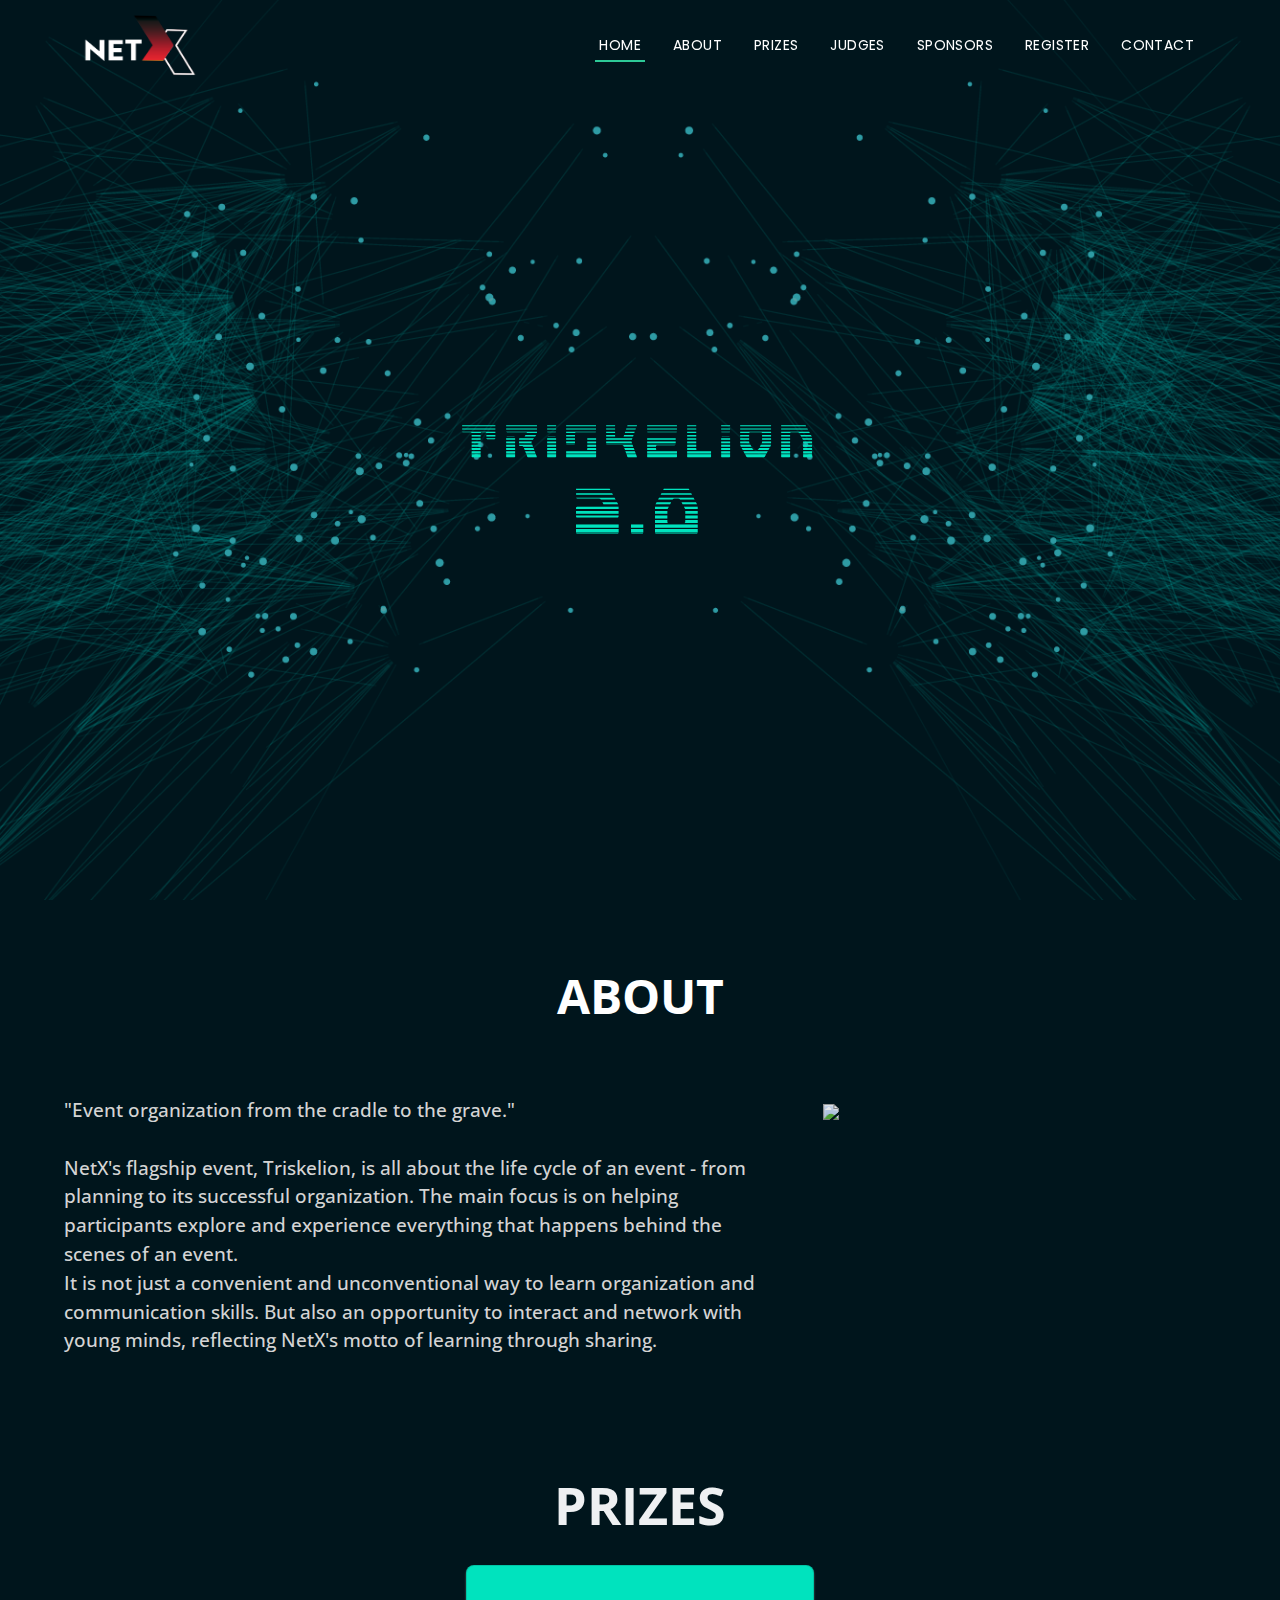
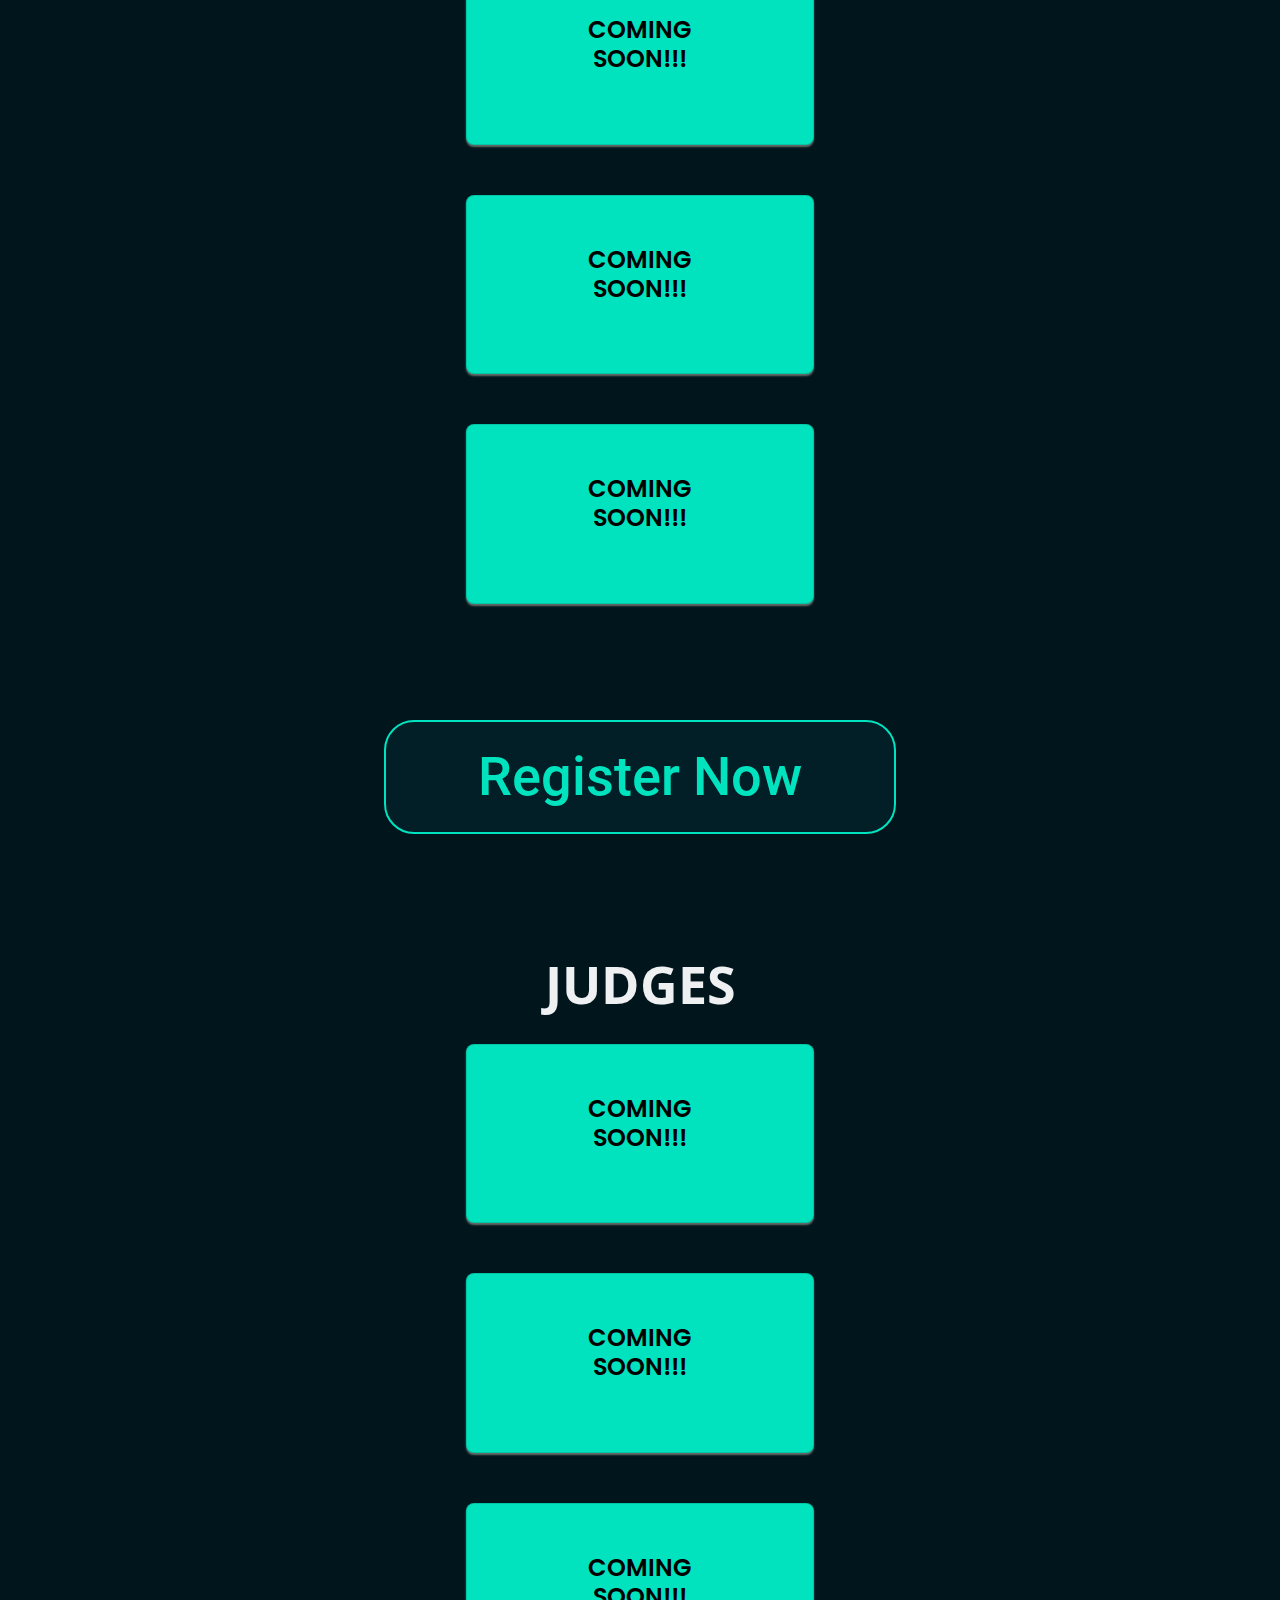
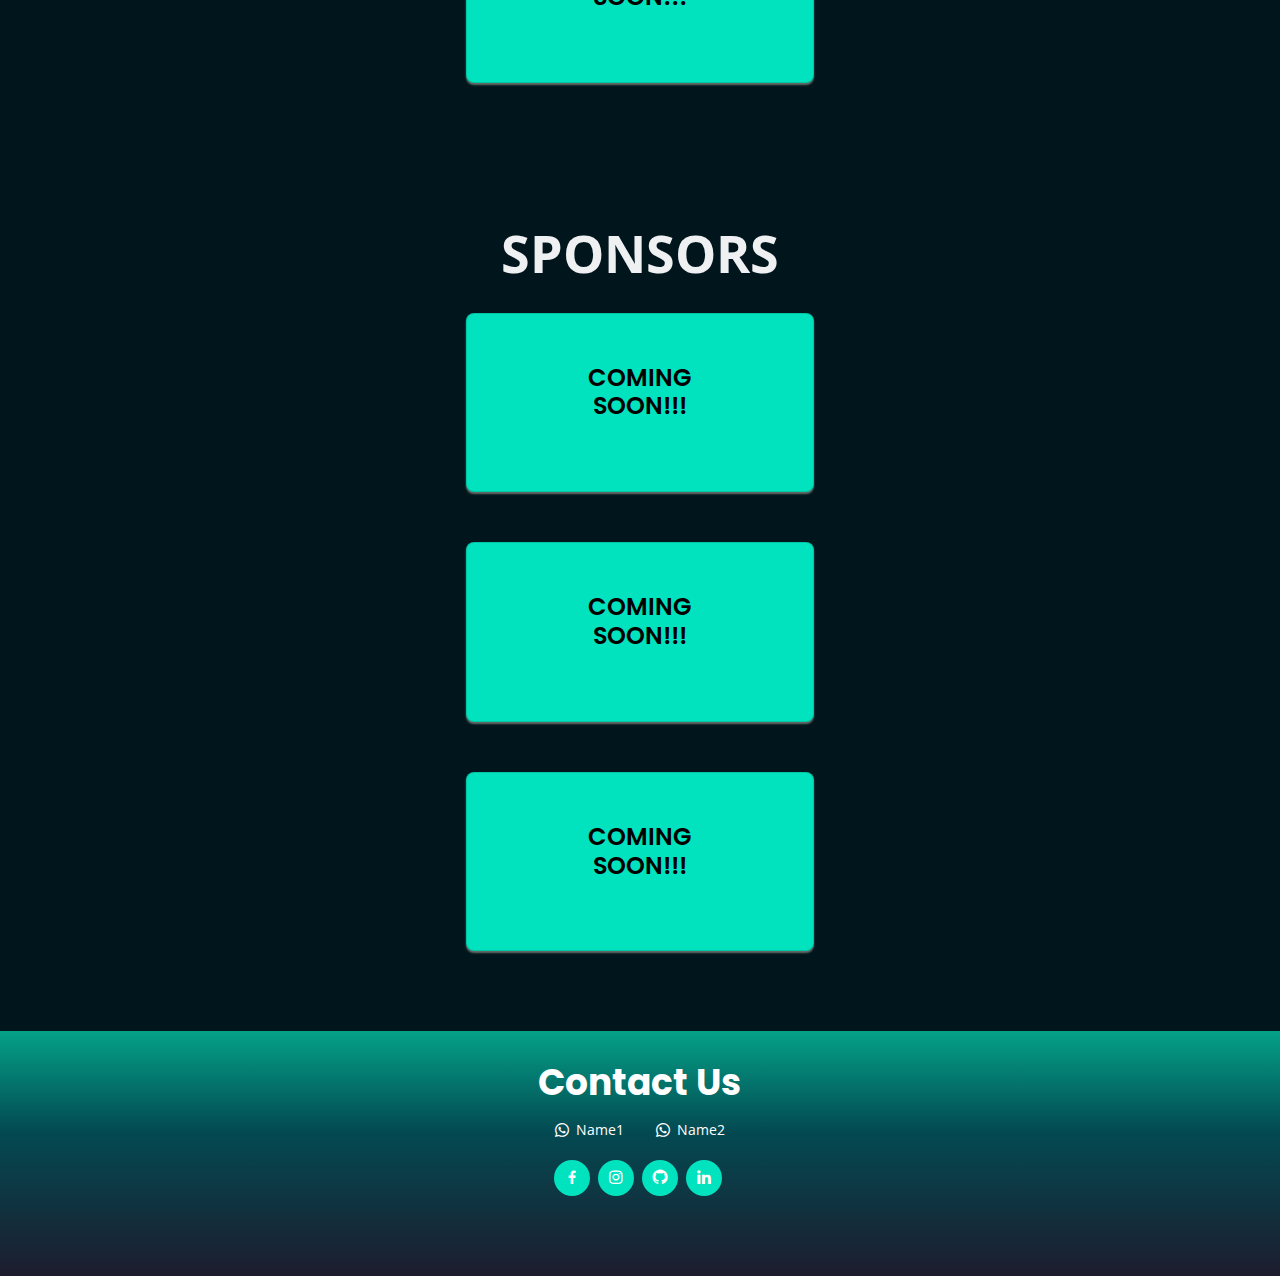
==== commit 3b4664ea: "register button and about flex about" ====
--- a/index.html
+++ b/index.html
@@ -29,7 +29,7 @@
   <link href="assets/css/style.css" rel="stylesheet">
 
   <!-- Counter Javascript -->
-  <script src="assets/js/counter.js" ></script>
+  <script src="assets/js/counter.js"></script>
   <link href="assets/css/counter.css" rel="stylesheet">
 
   <!-- =======================================================
@@ -59,6 +59,7 @@
           <li><a class="nav-link scrollto" href="#prizes">Prizes</a></li>
           <li><a class="nav-link scrollto " href="#judges">Judges</a></li>
           <li><a class="nav-link scrollto" href="#sponsors">Sponsors</a></li>
+          <li><a class="nav-link scrollto" href="#register">Register</a></li>
           <!--<li class="dropdown"><a href="#"><span>Drop Down</span> <i class="bi bi-chevron-down"></i></a>
             <ul>
               <li><a href="#">Drop Down 1</a></li>
@@ -208,6 +209,13 @@
         </div>
 
       </div>
+
+      <a href="#" target="_blank">
+        <div class="register" id="register">
+          Register Now
+        </div>
+      </a>
+
     </section><!-- End #prizes -->
 
     <!-- ======= Judges ======= -->
@@ -344,25 +352,31 @@
 
   </main><!-- End #main -->
 
-    <!-- ======= Footer ======= -->
+  <!-- ======= Footer ======= -->
   <footer id="footer">
     <div class="container">
       <h3>Contact Us</h3>
 
-      <div><i class= "bi bi-whatsapp"></i>Name1 </div>
-      <div><i class= "bi bi-whatsapp"></i>Name2</div>
+      <div class="flex">
+        <div><i class="bi bi-whatsapp"></i>&ensp;Name1</div>
+        <div><i class="bi bi-whatsapp"></i>&ensp;Name2</div>
+      </div>
+
       <div class="social-links">
-        
-        <a href="https://www.facebook.com/netxclub" class="facebook"><i class="bx bxl-facebook"></i></a>
-        <a href="#" class="instagram"><i class="bx bxl-instagram"></i></a>
-        <a href="https://github.com/explore" class="google-plus"><i class="bx bxl-github"></i></a>
-        <a href="https://www.linkedin.com/company/netxclub/mycompany/" class="linkedin"><i class="bx bxl-linkedin"></i></a>
+
+        <a href="https://www.facebook.com/netxclub" class="facebook" target="_blank"> <i
+            class="bx bxl-facebook"></i></a>
+        <a href="https://www.instagram.com/netxmace/" class="instagram" target="_blank"> <i
+            class="bx bxl-instagram"></i></a>
+        <a href="https://github.com/explore" class="google-plus" target="_blank"> <i class="bx bxl-github"></i></a>
+        <a href="https://www.linkedin.com/company/netxclub/mycompany/" class="linkedin" target="_blank"> <i
+            class="bx bxl-linkedin"></i></a>
       </div>
       <div class="copyright">
-        
+
       </div>
       <div class="credits">
-        
+
       </div>
     </div>
   </footer><!-- End Footer -->
@@ -384,4 +398,4 @@
 
 </body>
 
-</html>
+</html>--- a/assets/css/style.css
+++ b/assets/css/style.css
@@ -5,6 +5,14 @@
   font-style: normal;
   font-weight: normal;
   }
+
+  @font-face {
+    font-family:'register';
+    src: url('./Fonts/Roboto-Medium.ttf');
+    font-style: normal;
+    font-weight: medium;
+    }
+  
 /*--------------------------------------------------------------
 # General
 --------------------------------------------------------------*/
@@ -447,9 +455,9 @@
 .abt{
   color:#fff;
   text-align:center;
-  font-size:2rem;
+  font-size:3rem;
   font-weight: 700;
-  padding-bottom:2rem
+  padding-bottom:4rem
 }
 
 
@@ -463,6 +471,30 @@
   margin:0 auto;
 }
 
+@media all and (min-width:1000px){
+  
+  .flex-align{
+    display:flex;
+    gap:2rem;
+  }
+  
+  .flex-align>*{
+    flex-grow:1;
+    padding:0;
+    margin:0;
+
+  }
+
+  .flex-align p{
+    margin-left:4rem;
+    text-align:left;
+  }
+
+  .flex-align img{
+    transform:translateY(-3.5rem);
+  }
+}
+
 .abt-img{
   display:flex;
   align-items:center;
@@ -471,6 +503,38 @@
   height:auto;
   margin: 4rem auto 0 auto;
   opacity: 0.9;
+}
+
+.register{
+  display:flex;
+  justify-content:center;
+  align-items:center;
+  margin:0 auto;
+  margin-top: 6rem;
+  border:2px solid #00E3BE;
+  background-color:#021e27;
+  padding:0.9rem 2rem;
+  width:40%;
+  border-radius: 30px;
+  color:#00E3BE;
+  font-size:6vmin;
+  font-family:'register';
+  transition:all .25s ease-in-out;
+
+}
+
+@media all and (max-width:840px){
+  .register{
+    width:80%;
+    font-size:5vmax;
+  }
+}
+
+.register:hover,.register:focus{
+  border:2px solid rgb(41, 41, 41);
+  cursor:pointer;
+  background-color: #00E3BE;
+  color:#000;
 }
 
 #hero .btn-get-started {
@@ -654,13 +718,6 @@
     padding: 50px 99px;
     text-align: center;
     align-items:center;
-}
-
-@media all and (min-width:455px) and (max-width:576px){
-  .card.card-just-text .content {
-    padding-left:159px;
-  }
-
 }
 
 .card .content {
@@ -839,7 +896,7 @@
 # Footer
 --------------------------------------------------------------*/
 #footer {
-  background: #fff; 
+  background:linear-gradient(180deg, rgba(4,161,135,1) 0%, rgba(3,74,82,1) 41%, rgba(29,28,46,1) 100%);
   color: #fff;
   font-size: 14px;
   text-align: center;
@@ -854,6 +911,14 @@
   padding: 0;
   margin: 0 0 15px 0;
 }
+
+.flex{
+  display: flex;
+  gap:2rem;
+  justify-content: center;
+
+}
+
 #footer p {
   font-size: 15;
   font-style: italic;
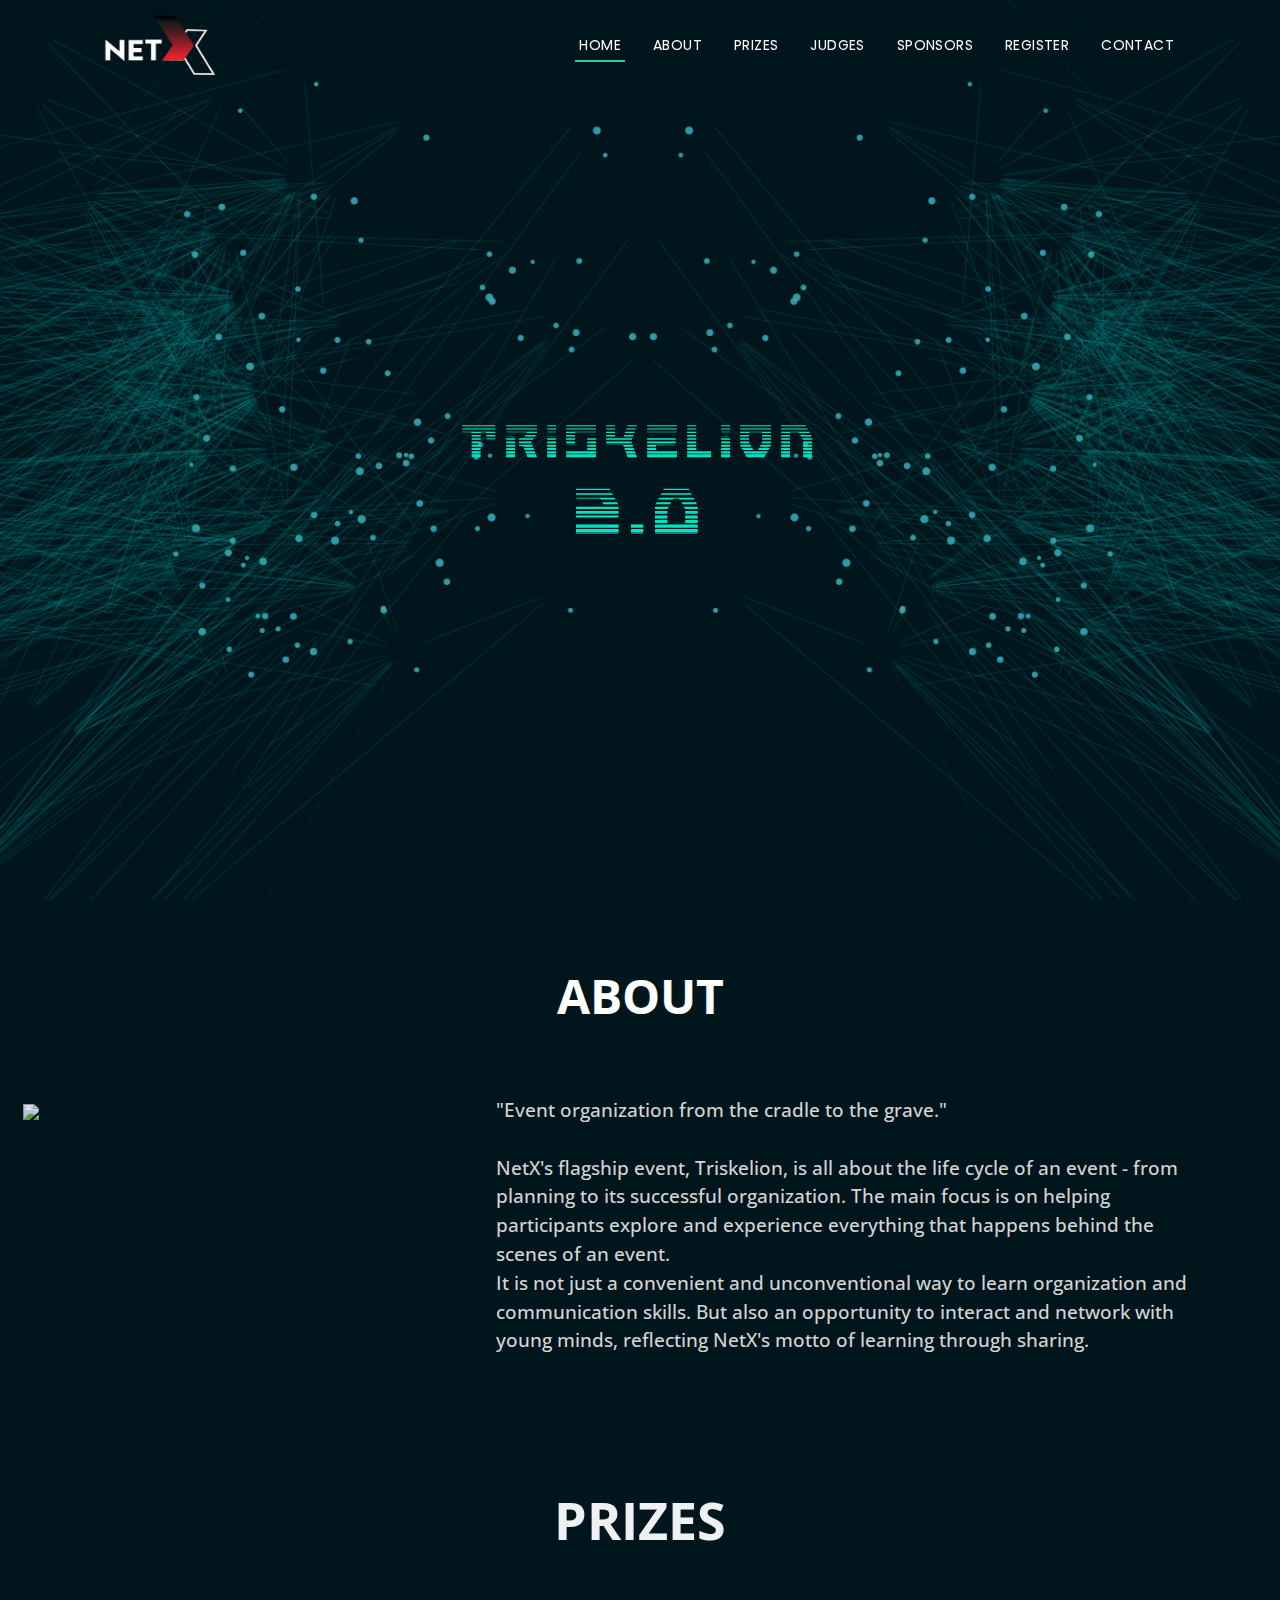
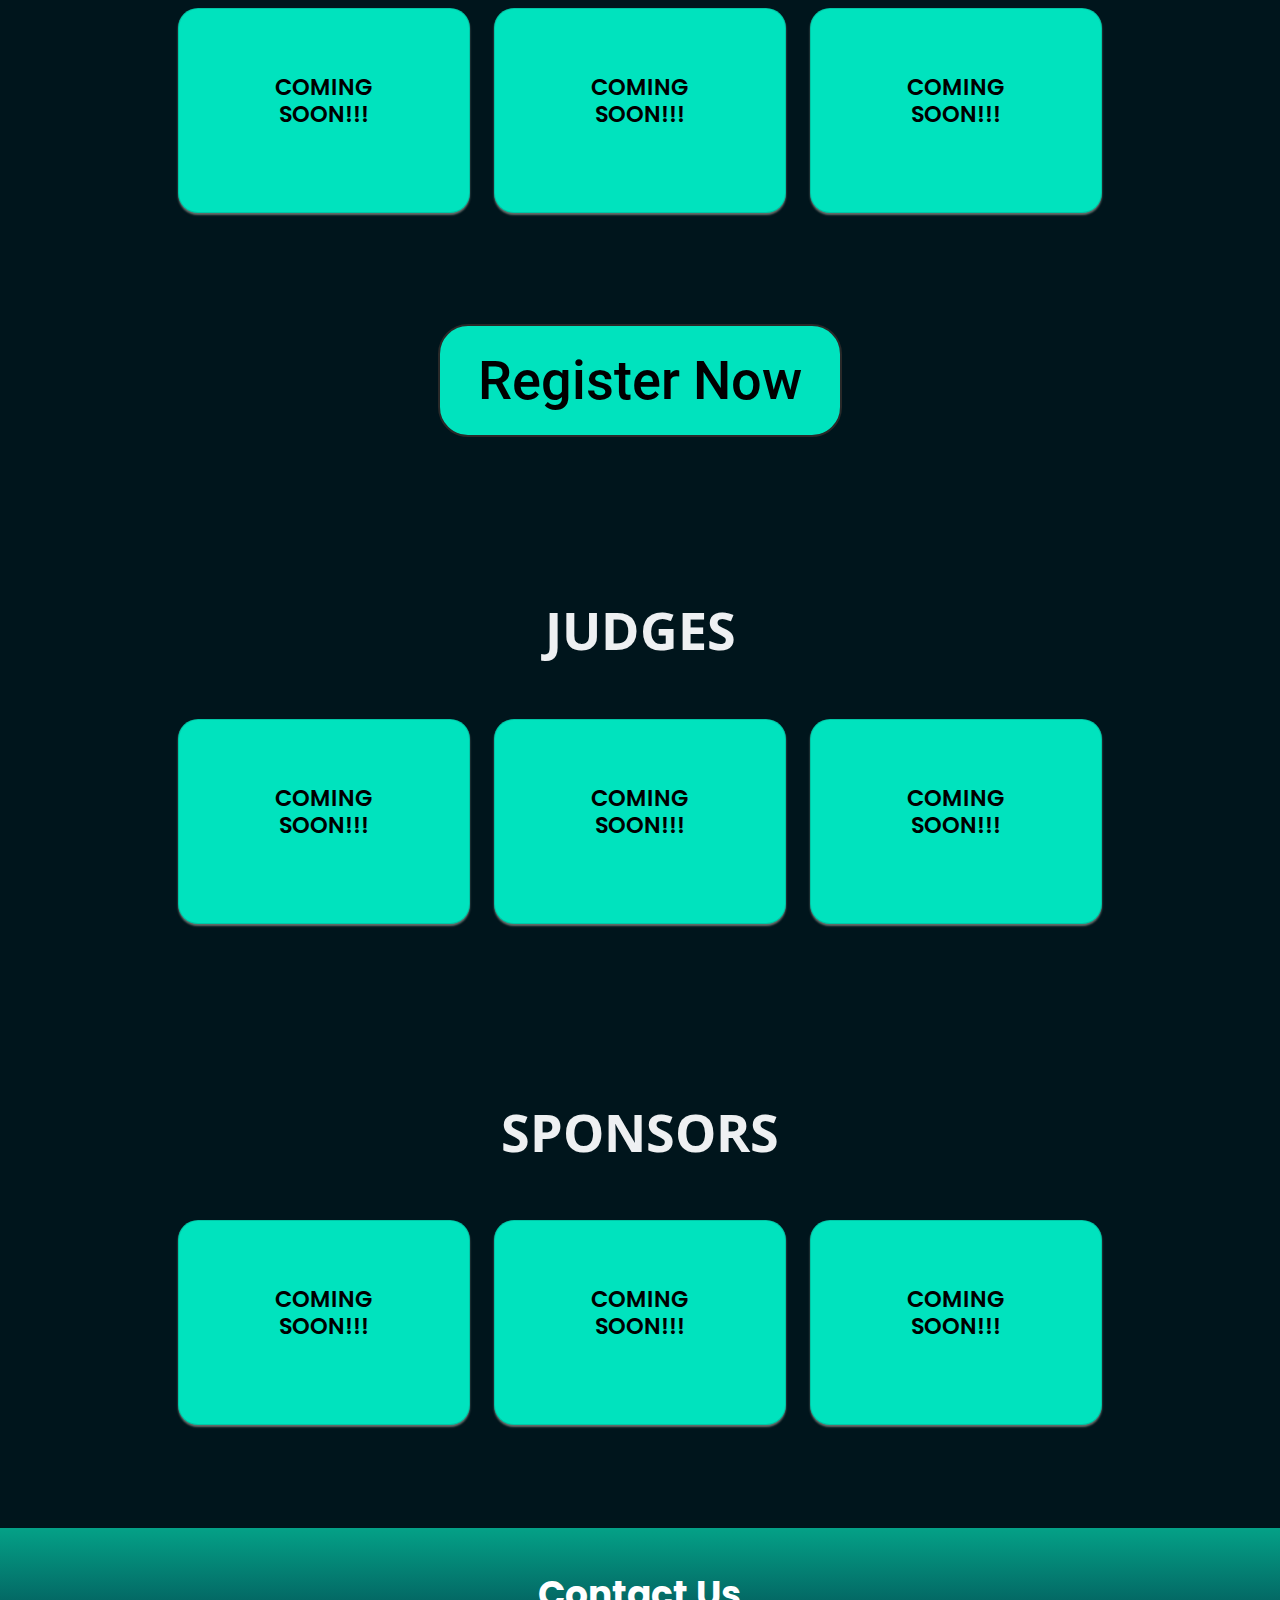
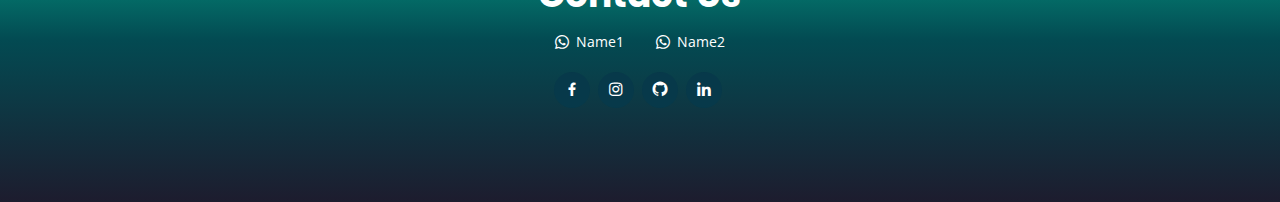
==== commit 111f260c: "Merge branch 'naeema-19:main' into main" ====
--- a/index.html
+++ b/index.html
@@ -130,6 +130,7 @@
 
     <div class="flex-align">
 
+      <img src="assets/img/5278.png" class="abt-img">
       <p class="about">
         "Event organization from the cradle to the grave."<br>
         <br>
@@ -140,7 +141,6 @@
         It is not just a convenient and unconventional way to learn organization and communication skills. But also an
         opportunity to interact and network with young minds, reflecting NetX's motto of learning through sharing.
       </p>
-      <img src="assets/img/5278.png" class="abt-img">
 
     </div>
 
@@ -163,58 +163,51 @@
         <div class="container bootstrap snippets bootdeys">
           <div class="row">
             <div class="col-md-4 col-sm-6 content-card">
-              <!-- <div class="card-big-shadow"> -->
-              <div class="card card-just-text" data-background="color" data-color="green" data-radius="10">
-                <div class="content">
-                  <!--<h6 class="category">Best cards</h6>-->
-                  <h4 class="title"><a href="#">COMING SOON!!!</a></h4>
-                  <!--<p class="description">What all of these have in common is that they're pulling information out of the app or the service and making it relevant to the moment. </p>-->
-                </div>
-              </div> <!-- end card -->
-              <!-- </div> -->
-            </div>
-          </div>
-        </div>
-
-        <div class="container bootstrap snippets bootdeys">
-          <div class="row">
-            <div class="col-md-4 col-sm-6 content-card">
-              <!-- <div class="card-big-shadow"> -->
-              <div class="card card-just-text" data-background="color" data-color="green" data-radius="10">
-                <div class="content">
-                  <!--<h6 class="category">Best cards</h6>-->
-                  <h4 class="title"><a href="#">COMING SOON!!!</a></h4>
-                  <!--<p class="description">What all of these have in common is that they're pulling information out of the app or the service and making it relevant to the moment. </p>-->
-                </div>
-              </div> <!-- end card -->
-              <!-- </div> -->
-            </div>
-          </div>
-        </div>
-
-        <div class="container bootstrap snippets bootdeys">
-          <div class="row">
-            <div class="col-md-4 col-sm-6 content-card">
-              <!-- <div class="card-big-shadow"> -->
-              <div class="card card-just-text" data-background="color" data-color="green" data-radius="10">
-                <div class="content">
-                  <!--<h6 class="category">Best cards</h6>-->
-                  <h4 class="title"><a href="#">COMING SOON!!!</a></h4>
-                  <!--<p class="description">What all of these have in common is that they're pulling information out of the app or the service and making it relevant to the moment. </p>-->
-                </div>
-              </div> <!-- end card -->
-              <!-- </div> -->
-            </div>
-          </div>
-        </div>
-
-      </div>
-
-      <a href="#" target="_blank">
-        <div class="register" id="register">
-          Register Now
-        </div>
-      </a>
+              <div class="card-big-shadow">
+                <div class="card card-just-text" data-background="color" data-color="green" data-radius="none">
+                  <div class="content">
+                    <!--<h6 class="category">Best cards</h6>-->
+                    <h4 class="title"><a href="#">COMING SOON!!!</a></h4>
+                    <!--<p class="description">What all of these have in common is that they're pulling information out of the app or the service and making it relevant to the moment. </p>-->
+                  </div>
+                </div> <!-- end card -->
+              </div>
+            </div>
+
+            <div class="col-md-4 col-sm-6 content-card">
+              <div class="card-big-shadow">
+                <div class="card card-just-text" data-background="color" data-color="green" data-radius="none">
+                  <div class="content">
+                    <!--<h6 class="category">Best cards</h6>-->
+                    <h4 class="title"><a href="#">COMING SOON!!!</a></h4>
+                    <!--<p class="description">What all of these have in common is that they're pulling information out of the app or the service and making it relevant to the moment. </p>-->
+                  </div>
+                </div> <!-- end card -->
+              </div>
+            </div>
+
+            <div class="col-md-4 col-sm-6 content-card">
+              <div class="card-big-shadow">
+                <div class="card card-just-text" data-background="color" data-color="green" data-radius="none">
+                  <div class="content">
+                    <!--<h6 class="category">Best cards</h6>-->
+                    <h4 class="title"><a href="#">COMING SOON!!!</a></h4>
+                    <!--<p class="description">What all of these have in common is that they're pulling information out of the app or the service and making it relevant to the moment. </p>-->
+                  </div>
+                </div> <!-- end card -->
+              </div>
+            </div>
+
+
+
+          </div>
+
+          <a href="#" target="_blank">
+            <div class="register text-center" id="register">
+              Register Now
+            </div>
+          </a>
+
 
     </section><!-- End #prizes -->
 
@@ -232,59 +225,50 @@
         <div class="container bootstrap snippets bootdeys">
           <div class="row">
             <div class="col-md-4 col-sm-6 content-card">
-              <!-- <div class="card-big-shadow"> -->
-              <div class="card card-just-text" data-background="color" data-color="green" data-radius="10">
-                <div class="content">
-                  <!--<h6 class="category">Best cards</h6>-->
-                  <h4 class="title"><a href="#">COMING SOON!!!</a></h4>
-                  <!--<p class="description">What all of these have in common is that they're pulling information out of the app or the service and making it relevant to the moment. </p>-->
-                </div>
-              </div> <!-- end card -->
-              <!-- </div> -->
-            </div>
-          </div>
-        </div>
-
-
-        <div class="container bootstrap snippets bootdeys">
-          <div class="row">
-            <div class="col-md-4 col-sm-6 content-card">
-              <!-- <div class="card-big-shadow"> -->
-              <div class="card card-just-text" data-background="color" data-color="green" data-radius="10">
-                <div class="content">
-                  <!--<h6 class="category">Best cards</h6>-->
-                  <h4 class="title"><a href="#">COMING SOON!!!</a></h4>
-                  <!--<p class="description">What all of these have in common is that they're pulling information out of the app or the service and making it relevant to the moment. </p>-->
-                </div>
-              </div> <!-- end card -->
-              <!-- </div> -->
-            </div>
-          </div>
-        </div>
-
-
-        <div class="container bootstrap snippets bootdeys">
-          <div class="row">
-            <div class="col-md-4 col-sm-6 content-card">
-              <!-- <div class="card-big-shadow"> -->
-              <div class="card card-just-text" data-background="color" data-color="green" data-radius="10">
-                <div class="content">
-                  <!--<h6 class="category">Best cards</h6>-->
-                  <h4 class="title"><a href="#">COMING SOON!!!</a></h4>
-                  <!--<p class="description">What all of these have in common is that they're pulling information out of the app or the service and making it relevant to the moment. </p>-->
-                </div>
-              </div> <!-- end card -->
-              <!-- </div> -->
-            </div>
-          </div>
-        </div>
-
-
-      </div>
+              <div class="card-big-shadow">
+                <div class="card card-just-text" data-background="color" data-color="green" data-radius="none">
+                  <div class="content">
+                    <!--<h6 class="category">Best cards</h6>-->
+                    <h4 class="title"><a href="#">COMING SOON!!!</a></h4>
+                    <!--<p class="description">What all of these have in common is that they're pulling information out of the app or the service and making it relevant to the moment. </p>-->
+                  </div>
+                </div> <!-- end card -->
+              </div>
+            </div>
+
+            <div class="col-md-4 col-sm-6 content-card">
+              <div class="card-big-shadow">
+                <div class="card card-just-text" data-background="color" data-color="green" data-radius="none">
+                  <div class="content">
+                    <!--<h6 class="category">Best cards</h6>-->
+                    <h4 class="title"><a href="#">COMING SOON!!!</a></h4>
+                    <!--<p class="description">What all of these have in common is that they're pulling information out of the app or the service and making it relevant to the moment. </p>-->
+                  </div>
+                </div> <!-- end card -->
+              </div>
+            </div>
+
+            <div class="col-md-4 col-sm-6 content-card">
+              <div class="card-big-shadow">
+                <div class="card card-just-text" data-background="color" data-color="green" data-radius="none">
+                  <div class="content">
+                    <!--<h6 class="category">Best cards</h6>-->
+                    <h4 class="title"><a href="#">COMING SOON!!!</a></h4>
+                    <!--<p class="description">What all of these have in common is that they're pulling information out of the app or the service and making it relevant to the moment. </p>-->
+                  </div>
+                </div> <!-- end card -->
+              </div>
+            </div>
+
+
+
+
+
+          </div>
     </section><!-- End #judges -->
     <!-- ======= sponsors ======= -->
     <section id="sponsors">
-      <div class="container flex_g3">
+      <div class="container">
 
         <div class="section-title">
           <span>Sponsors</span>
@@ -292,61 +276,49 @@
           <p></p>
         </div>
 
-
         <div class="container bootstrap snippets bootdeys">
           <div class="row">
             <div class="col-md-4 col-sm-6 content-card">
-              <!-- <div class="card-big-shadow"> -->
-              <div class="card card-just-text" data-background="color" data-color="green" data-radius="10">
-                <div class="content">
-                  <!--<h6 class="category">Best cards</h6>-->
-                  <h4 class="title"><a href="#">COMING SOON!!!</a></h4>
-                  <!--<p class="description">What all of these have in common is that they're pulling information out of the app or the service and making it relevant to the moment. </p>-->
-                </div>
-              </div> <!-- end card -->
-              <!-- </div> -->
-            </div>
-          </div>
-        </div>
-
-        <div class="container bootstrap snippets bootdeys">
-          <div class="row">
-            <div class="col-md-4 col-sm-6 content-card">
-              <!-- <div class="card-big-shadow"> -->
-              <div class="card card-just-text" data-background="color" data-color="green" data-radius="10">
-                <div class="content">
-                  <!--<h6 class="category">Best cards</h6>-->
-                  <h4 class="title"><a href="#">COMING SOON!!!</a></h4>
-                  <!--<p class="description">What all of these have in common is that they're pulling information out of the app or the service and making it relevant to the moment. </p>-->
-                </div>
-              </div> <!-- end card -->
-              <!-- </div> -->
-            </div>
-          </div>
-        </div>
-
-        <div class="container bootstrap snippets bootdeys">
-          <div class="row">
-            <div class="col-md-4 col-sm-6 content-card">
-              <!-- <div class="card-big-shadow"> -->
-              <div class="card card-just-text" data-background="color" data-color="green" data-radius="10">
-                <div class="content">
-                  <!--<h6 class="category">Best cards</h6>-->
-                  <h4 class="title"><a href="#">COMING SOON!!!</a></h4>
-                  <!--<p class="description">What all of these have in common is that they're pulling information out of the app or the service and making it relevant to the moment. </p>-->
-                </div>
-              </div> <!-- end card -->
-              <!-- </div> -->
-            </div>
-          </div>
-        </div>
-
-
-
-
-
-
-      </div>
+              <div class="card-big-shadow">
+                <div class="card card-just-text" data-background="color" data-color="green" data-radius="none">
+                  <div class="content">
+                    <!--<h6 class="category">Best cards</h6>-->
+                    <h4 class="title"><a href="#">COMING SOON!!!</a></h4>
+                    <!--<p class="description">What all of these have in common is that they're pulling information out of the app or the service and making it relevant to the moment. </p>-->
+                  </div>
+                </div> <!-- end card -->
+              </div>
+            </div>
+
+            <div class="col-md-4 col-sm-6 content-card">
+              <div class="card-big-shadow">
+                <div class="card card-just-text" data-background="color" data-color="green" data-radius="none">
+                  <div class="content">
+                    <!--<h6 class="category">Best cards</h6>-->
+                    <h4 class="title"><a href="#">COMING SOON!!!</a></h4>
+                    <!--<p class="description">What all of these have in common is that they're pulling information out of the app or the service and making it relevant to the moment. </p>-->
+                  </div>
+                </div> <!-- end card -->
+              </div>
+            </div>
+
+            <div class="col-md-4 col-sm-6 content-card">
+              <div class="card-big-shadow">
+                <div class="card card-just-text" data-background="color" data-color="green" data-radius="none">
+                  <div class="content">
+                    <!--<h6 class="category">Best cards</h6>-->
+                    <h4 class="title"><a href="#">COMING SOON!!!</a></h4>
+                    <!--<p class="description">What all of these have in common is that they're pulling information out of the app or the service and making it relevant to the moment. </p>-->
+                  </div>
+                </div> <!-- end card -->
+              </div>
+            </div>
+
+
+
+
+
+          </div>
     </section><!-- End #sponsors -->
 
 
@@ -398,4 +370,4 @@
 
 </body>
 
-</html>+</html>
--- a/assets/css/style.css
+++ b/assets/css/style.css
@@ -475,7 +475,7 @@
   
   .flex-align{
     display:flex;
-    gap:2rem;
+    /* gap:2rem; */
   }
   
   .flex-align>*{
@@ -486,7 +486,7 @@
   }
 
   .flex-align p{
-    margin-left:4rem;
+    margin-right:4rem;
     text-align:left;
   }
 
@@ -511,12 +511,13 @@
   align-items:center;
   margin:0 auto;
   margin-top: 6rem;
-  border:2px solid #00E3BE;
-  background-color:#021e27;
+  border:2px solid rgb(41, 41, 41);
+  background-color: #00E3BE;
+  color:#000;
+  
   padding:0.9rem 2rem;
   width:40%;
   border-radius: 30px;
-  color:#00E3BE;
   font-size:6vmin;
   font-family:'register';
   transition:all .25s ease-in-out;
@@ -531,10 +532,10 @@
 }
 
 .register:hover,.register:focus{
-  border:2px solid rgb(41, 41, 41);
   cursor:pointer;
-  background-color: #00E3BE;
-  color:#000;
+  border:2px solid #00E3BE;
+  background-color:#021e27;
+  color:#00E3BE;
 }
 
 #hero .btn-get-started {
@@ -682,10 +683,15 @@
 
 
 
+/*--------------------------------------------------------------
+# cards
+--------------------------------------------------------------*/
+
 .row{
-  align-items: center;
   justify-content: center;
-}
+  align-items: center;
+}
+
 
 .card-big-shadow {
     max-width: 320px;
@@ -714,11 +720,11 @@
     color: #000;
 }
 .card.card-just-text .content {
-    display:flex;
-    padding: 50px 99px;
+    padding: 50px 65px;
     text-align: center;
     align-items:center;
 }
+
 
 .card .content {
     padding: 20px 20px 10px 20px;
@@ -736,10 +742,10 @@
     background-position: center bottom;
     background-repeat: no-repeat;
     background-size: 100% 100%;
-    bottom: -12%;
+    bottom: 0;
     content: "";
     display: block;
-    left: -12%;
+    left: 0;
     position: absolute;
     right: 0;
     top: 0;
@@ -767,16 +773,11 @@
 }
 
 /*======== COLORS ===========*/
-.card[data-color="blue"] {
-    background: #b8d8d8;
-}
-.card[data-color="blue"] .description {
-    color: #506568;
-}
+
 
 .card[data-color="green"] {
     background:#00E3BE;
-    ;
+    
 }
 .card[data-color="green"] .description {
     color: #60773d;
@@ -785,66 +786,96 @@
     color: #92ac56;
 }
 
-.card[data-color="yellow"] {
-    background: #ffe28c;
-}
-.card[data-color="yellow"] .description {
-    color: #b25825;
-}
-.card[data-color="yellow"] .category {
-    color: #d88715;
-}
-
-.card[data-color="brown"] {
-    background: #d6c1ab;
-}
-.card[data-color="brown"] .description {
-    color: #75442e;
-}
-.card[data-color="brown"] .category {
-    color: #a47e65;
-}
-
-.card[data-color="purple"] {
-    background: #baa9ba;
-}
-.card[data-color="purple"] .description {
-    color: #3a283d;
-}
-.card[data-color="purple"] .category {
-    color: #5a283d;
-}
-
-.card[data-color="orange"] {
-    background: #ff8f5e;
-}
-.card[data-color="orange"] .description {
-    color: #772510;
-}
-.card[data-color="orange"] .category {
-    color: #e95e37;
-}
-
-@media (max-width: 575px) and (min-width: 380px) {
- .row{
+@media (max-width: 575px) and (min-width: 370px) {
+ .container .row{
+  
   align-items: center;
   justify-content: center;
-}
-}
-
-@media all and (min-width: 992px) {
- 
-  /* .flex_g1{
-   display:flex;
+
+}
+}
+
+@media all and (min-width: 576px) {
+ .row 
+ {
+  font-size: 15px;
  }
-  .flex_g1> div{
-    flex: 1 1 33%;
-  } */
-
-}
-
-
-
+}
+}
+@media (max-width: 575px) and (min-width: 370px) {
+.row {
+   position: relative;
+  padding: 20px;
+  display: flex;
+  justify-content: center;
+  align-items: center;
+  flex-wrap: wrap;
+
+}
+
+.container{
+  margin: 0px auto;
+
+  padding:0.9rem 2rem;
+}
+.card{
+  font-size: 14px;
+  align-items: center;
+  justify-content: center;
+  margin: 0px auto;
+  padding:0.9rem 2rem;
+  
+}
+}
+@media (max-width: 990px) and (min-width: 720px) {
+ .row 
+ {
+
+  align-items: center;
+  justify-content: center;
+  margin: 0px auto;
+  padding:0.9rem 2rem;
+}
+.container{
+  margin: 0px auto;
+
+  padding:0.9rem 2rem;
+}
+.card{
+  
+  align-items: center;
+  justify-content: center;
+  margin: 0px auto;
+  padding:0.9rem 2rem;
+
+}
+}
+
+
+
+@media all and (min-width: 991px) {
+ .row 
+ {
+
+  align-items: center;
+  justify-content: center;
+  margin: 0px auto;
+  padding:0.9rem 2rem;
+}
+.container{
+  margin: 0px auto;
+
+  padding:0.9rem 2rem;
+}
+.card{
+  
+  align-items: center;
+  justify-content: center;
+  margin: 0px auto;
+  padding:0.9rem 2rem;
+
+}
+}
 #countdown1 {
   text-align: center;
   color: antiquewhite;
@@ -932,7 +963,7 @@
 #footer .social-links a {
   font-size: 18px;
   display: inline-block;
-  background: #00E3BE;
+  background: #07394a;
   color: #fff;
   line-height: 1;
   padding: 8px 0;
@@ -961,9 +992,3 @@
 #footer .credits a:hover {
   color: #009961;
 }
-
-
-
-
-
-
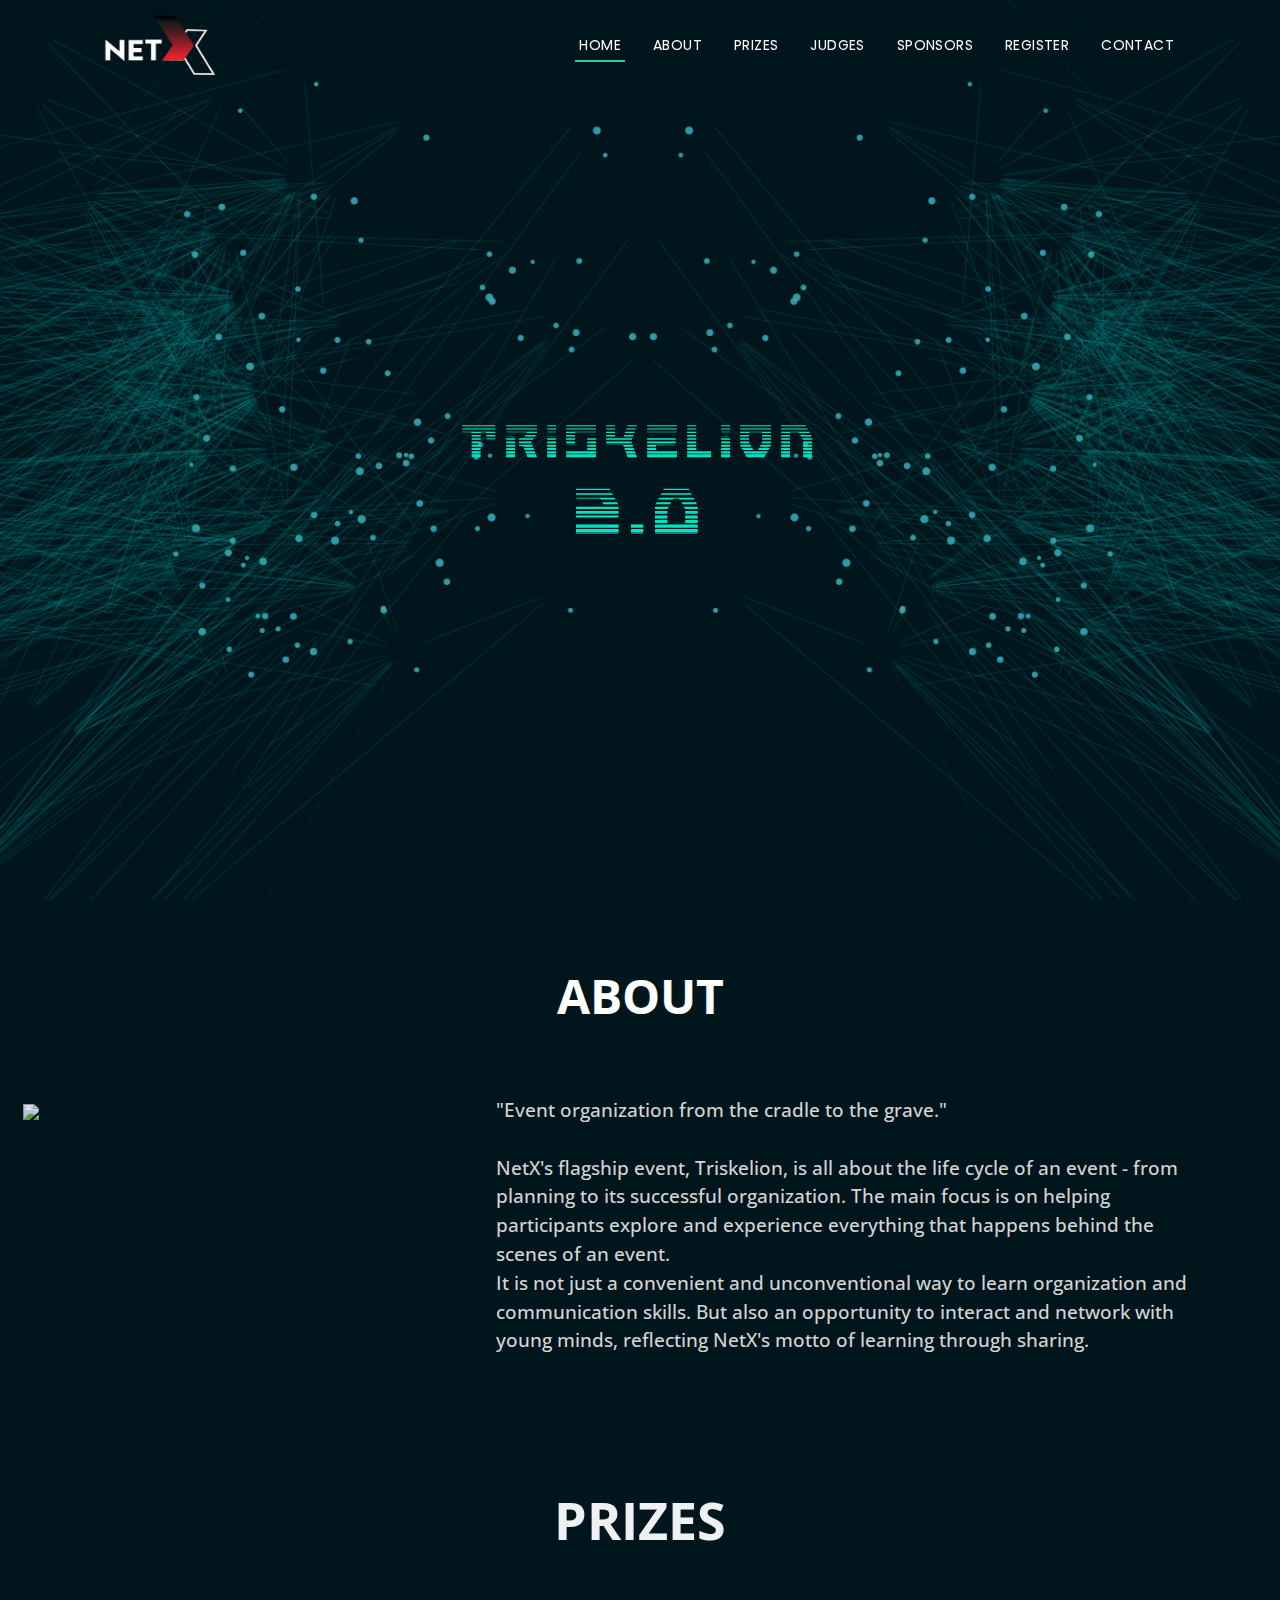
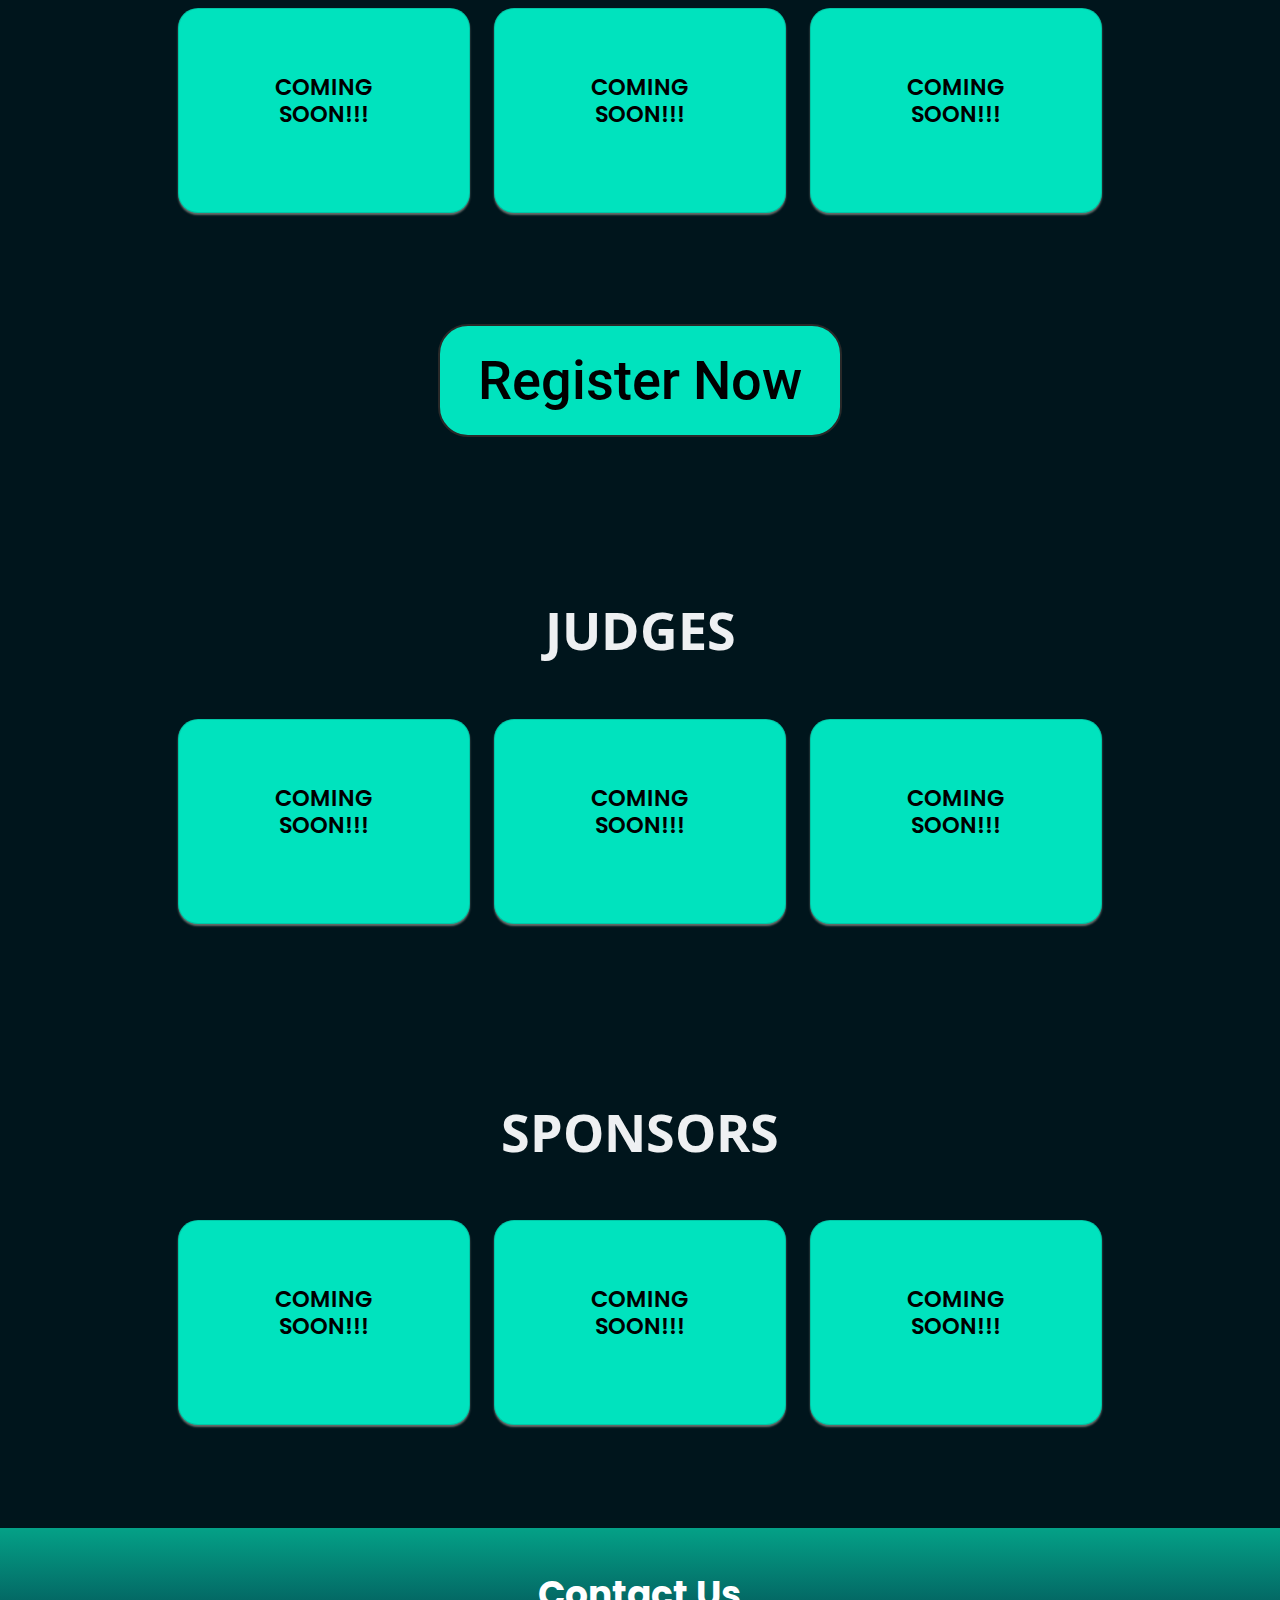
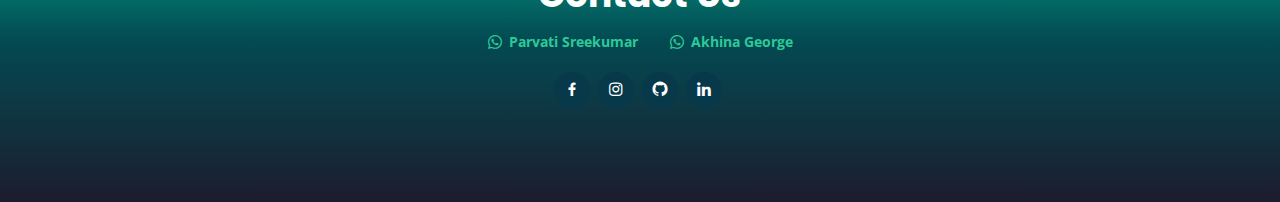
==== commit 871b9428: "contact" ====
--- a/index.html
+++ b/index.html
@@ -330,8 +330,8 @@
       <h3>Contact Us</h3>
 
       <div class="flex">
-        <div><i class="bi bi-whatsapp"></i>&ensp;Name1</div>
-        <div><i class="bi bi-whatsapp"></i>&ensp;Name2</div>
+        <div><strong><a href="https://wa.me/916238894332"><i class="bi bi-whatsapp"></i>&ensp;Parvati Sreekumar</a></strong></div>
+        <div><strong><a href="https://wa.me/916238458423"><i class="bi bi-whatsapp"></i>&ensp;Akhina George</a></strong></div>
       </div>
 
       <div class="social-links">
--- a/assets/css/style.css
+++ b/assets/css/style.css
@@ -801,7 +801,7 @@
   font-size: 15px;
  }
 }
-}
+
 @media (max-width: 575px) and (min-width: 370px) {
 .row {
    position: relative;
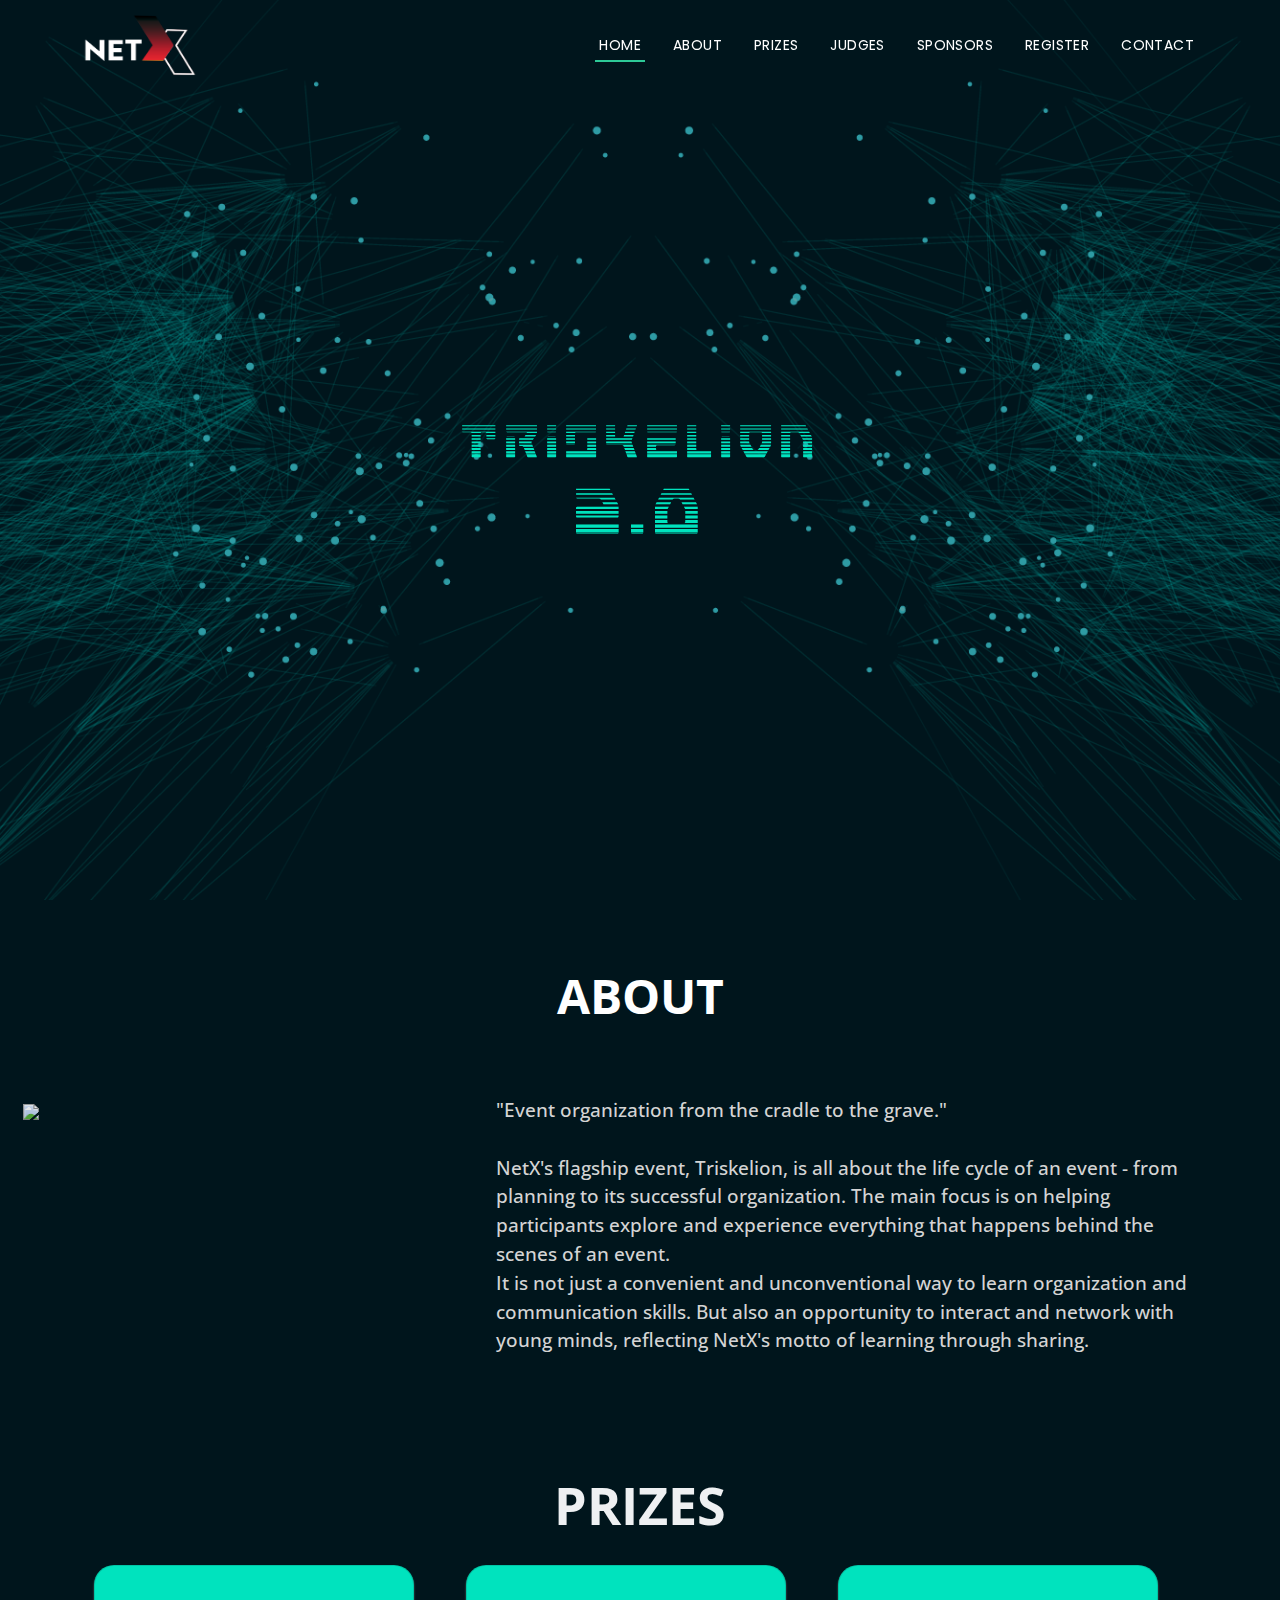
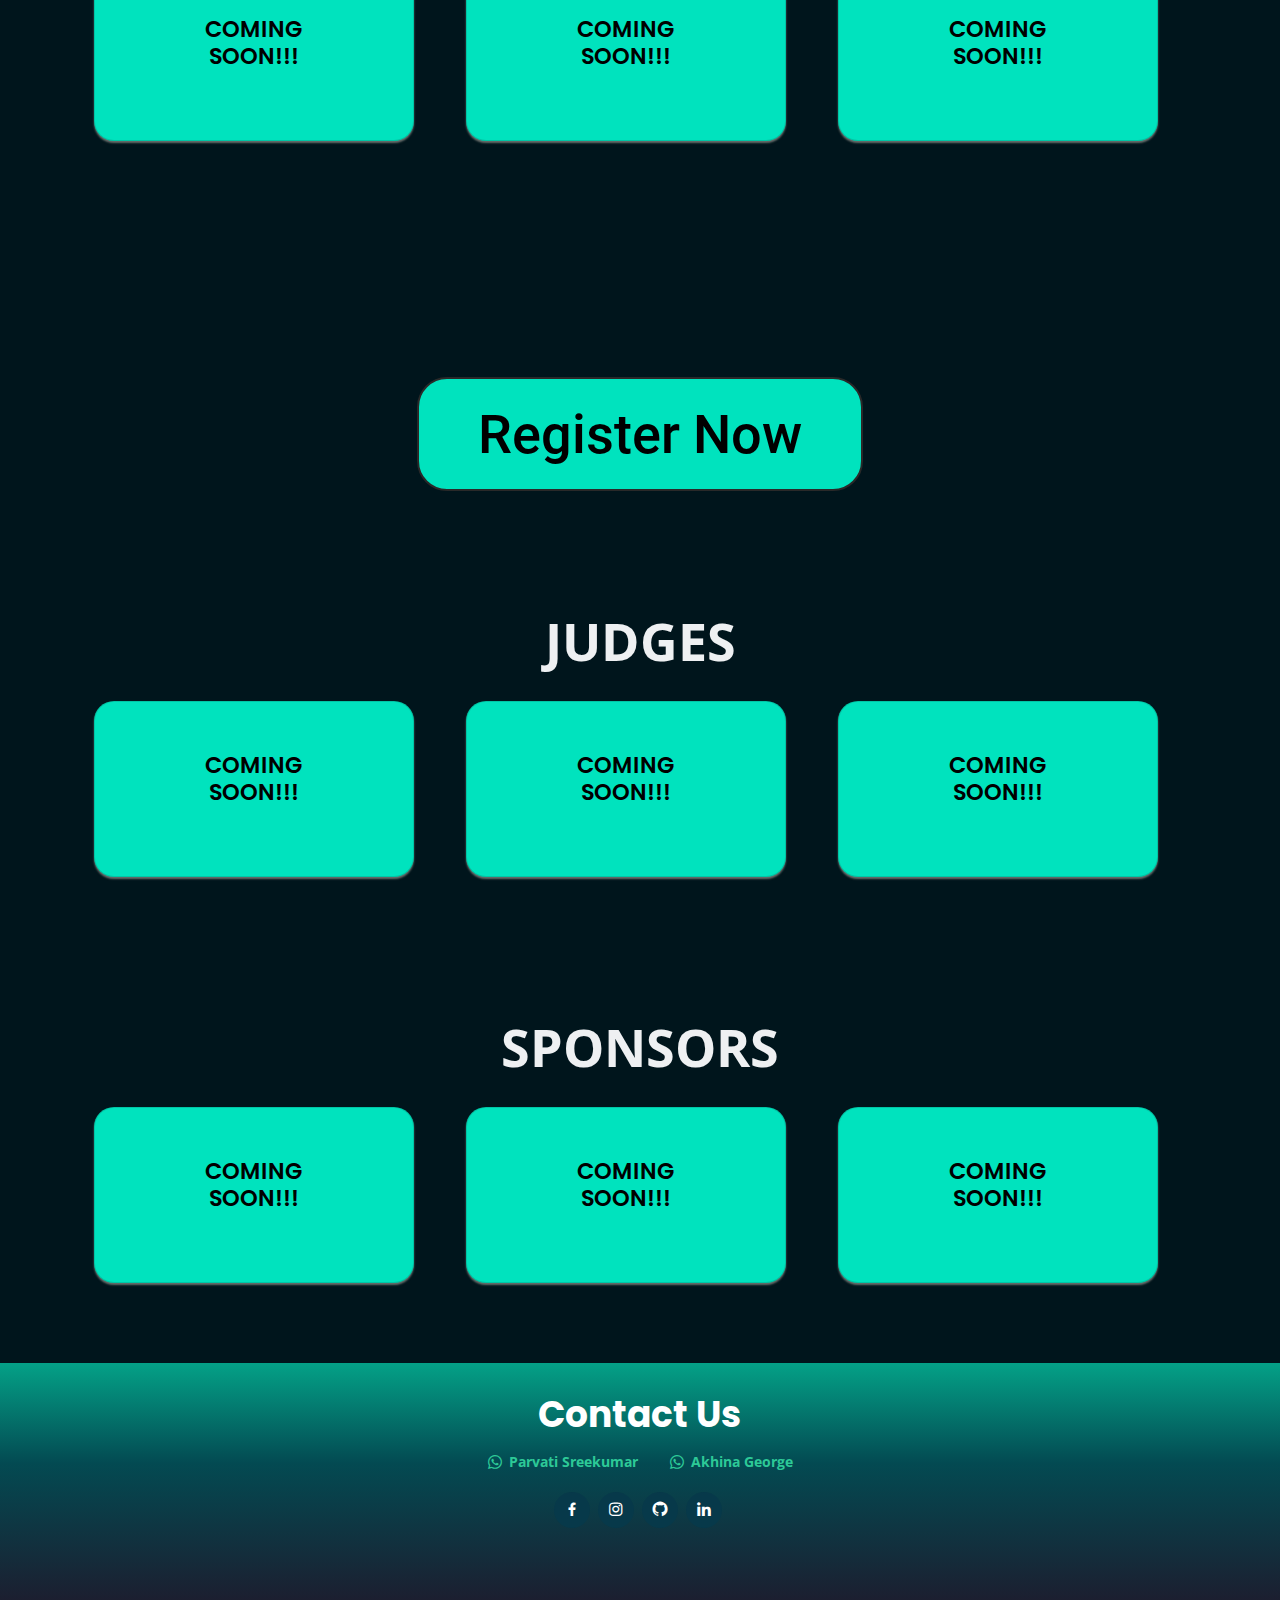
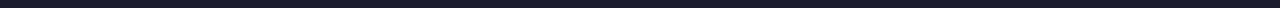
==== commit a109ff6f: "button" ====
--- a/index.html
+++ b/index.html
@@ -32,12 +32,7 @@
   <script src="assets/js/counter.js"></script>
   <link href="assets/css/counter.css" rel="stylesheet">
 
-  <!-- =======================================================
-  * Template Name: Regna - v4.7.0
-  * Template URL: https://bootstrapmade.com/regna-bootstrap-onepage-template/
-  * Author: BootstrapMade.com
-  * License: https://bootstrapmade.com/license/
-  ======================================================== -->
+
 </head>
 
 <body>
@@ -202,14 +197,19 @@
 
           </div>
 
-          <a href="#" target="_blank">
-            <div class="register text-center" id="register">
-              Register Now
-            </div>
-          </a>
-
 
     </section><!-- End #prizes -->
+    <!-- ======= reg Section ======= -->
+    <section id="reg" class="reg">
+      <div class="container">
+
+        <div class="text-center ">
+
+          <a class="reg-btn register" href="#">Register Now</a>
+        </div>
+
+      </div>
+    </section><!-- End reg Section -->
 
     <!-- ======= Judges ======= -->
     <section id="judges">
@@ -330,8 +330,10 @@
       <h3>Contact Us</h3>
 
       <div class="flex">
-        <div><strong><a href="https://wa.me/916238894332"><i class="bi bi-whatsapp"></i>&ensp;Parvati Sreekumar</a></strong></div>
-        <div><strong><a href="https://wa.me/916238458423"><i class="bi bi-whatsapp"></i>&ensp;Akhina George</a></strong></div>
+        <div><strong><a href="https://wa.me/916238894332"><i class="bi bi-whatsapp"></i>&ensp;Parvati
+              Sreekumar</a></strong></div>
+        <div><strong><a href="https://wa.me/916238458423"><i class="bi bi-whatsapp"></i>&ensp;Akhina George</a></strong>
+        </div>
       </div>
 
       <div class="social-links">
@@ -370,4 +372,4 @@
 
 </body>
 
-</html>
+</html>--- a/assets/css/style.css
+++ b/assets/css/style.css
@@ -513,18 +513,16 @@
   margin-top: 6rem;
   border:2px solid rgb(41, 41, 41);
   background-color: #00E3BE;
-  color:#000;
-  
   padding:0.9rem 2rem;
   width:40%;
   border-radius: 30px;
   font-size:6vmin;
   font-family:'register';
   transition:all .25s ease-in-out;
-
-}
-
-@media all and (max-width:840px){
+  color:#000;
+}
+
+@media all and (max-width:992px){
   .register{
     width:80%;
     font-size:5vmax;
@@ -799,9 +797,8 @@
  .row 
  {
   font-size: 15px;
- }
-}
-
+}
+}
 @media (max-width: 575px) and (min-width: 370px) {
 .row {
    position: relative;
@@ -830,52 +827,10 @@
 @media (max-width: 990px) and (min-width: 720px) {
  .row 
  {
-
-  align-items: center;
-  justify-content: center;
-  margin: 0px auto;
-  padding:0.9rem 2rem;
-}
-.container{
-  margin: 0px auto;
-
-  padding:0.9rem 2rem;
-}
-.card{
-  
-  align-items: center;
-  justify-content: center;
-  margin: 0px auto;
-  padding:0.9rem 2rem;
-
-}
-}
-
-
-
-@media all and (min-width: 991px) {
- .row 
- {
-
-  align-items: center;
-  justify-content: center;
-  margin: 0px auto;
-  padding:0.9rem 2rem;
-}
-.container{
-  margin: 0px auto;
-
-  padding:0.9rem 2rem;
-}
-.card{
-  
-  align-items: center;
-  justify-content: center;
-  margin: 0px auto;
-  padding:0.9rem 2rem;
-
-}
-}
+  font-size: 14px;
+ }
+}
+
 #countdown1 {
   text-align: center;
   color: antiquewhite;
@@ -992,3 +947,9 @@
 #footer .credits a:hover {
   color: #009961;
 }
+
+
+
+
+
+
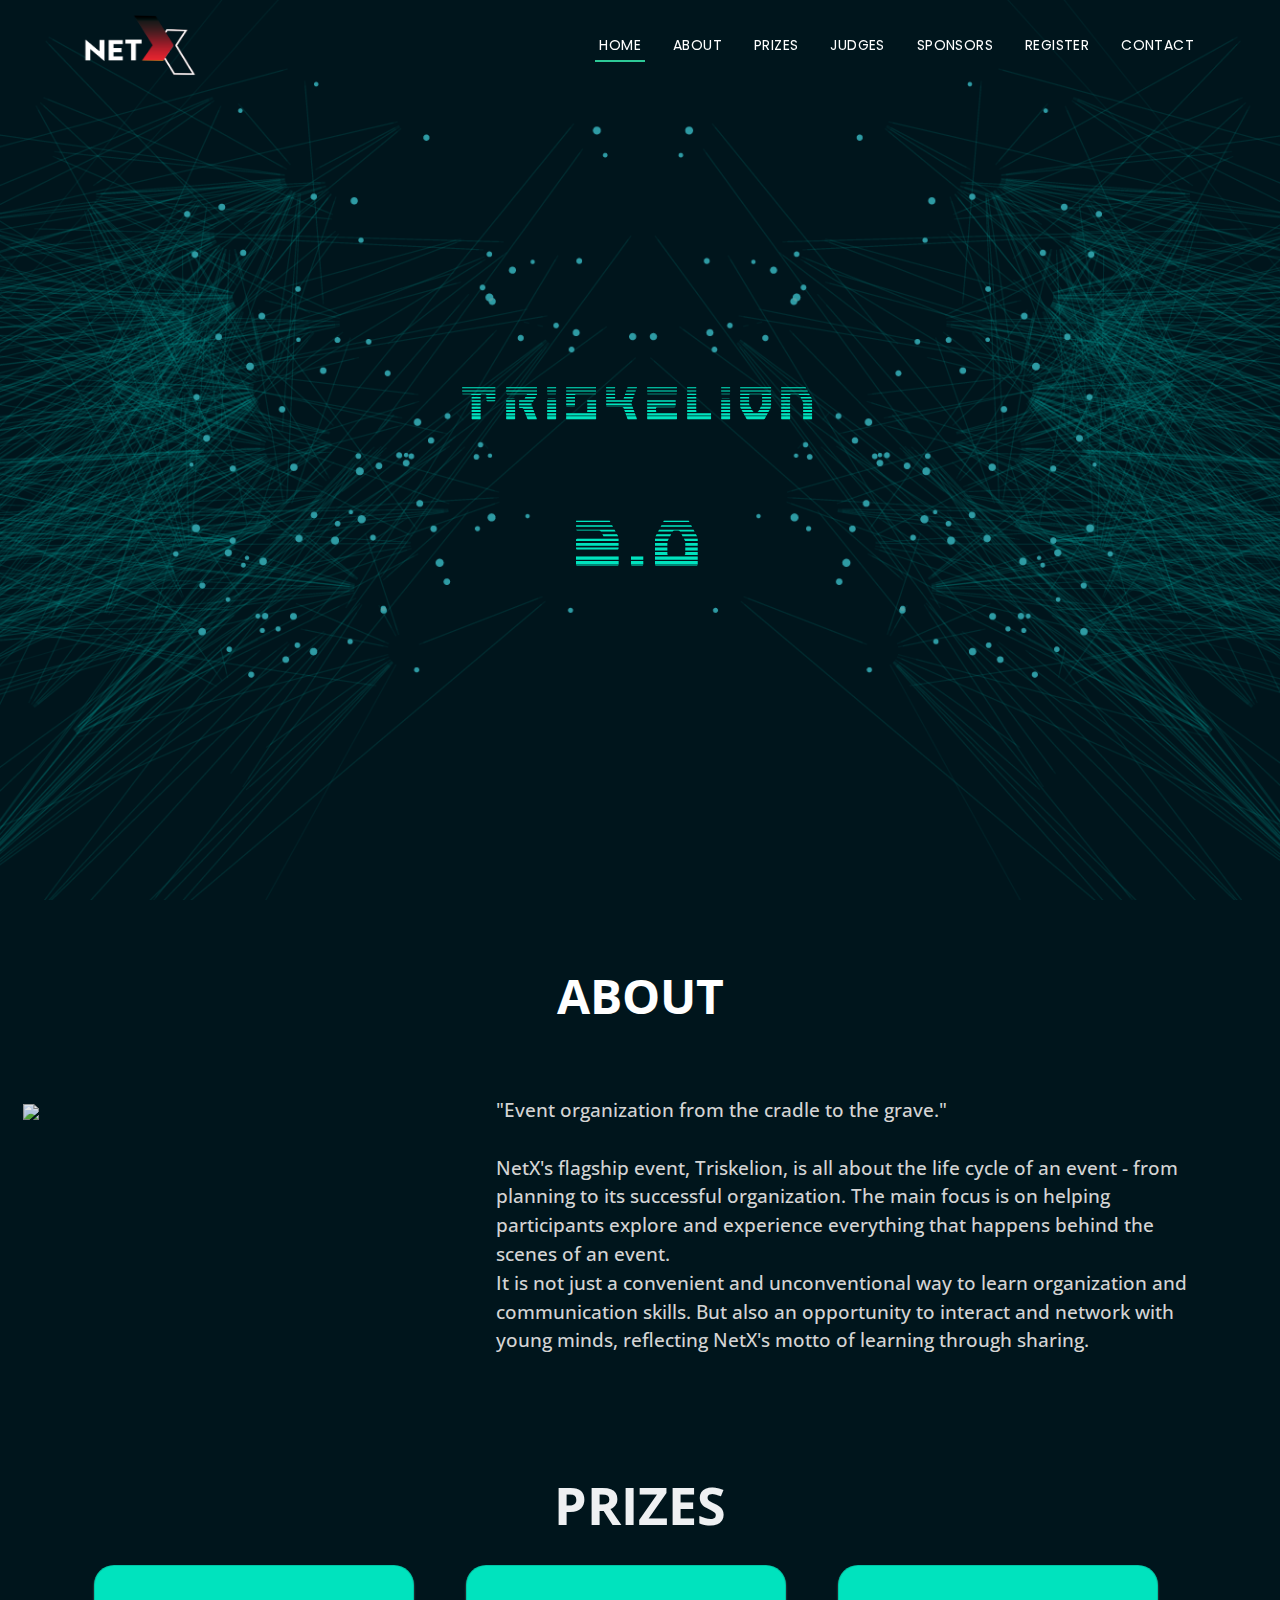
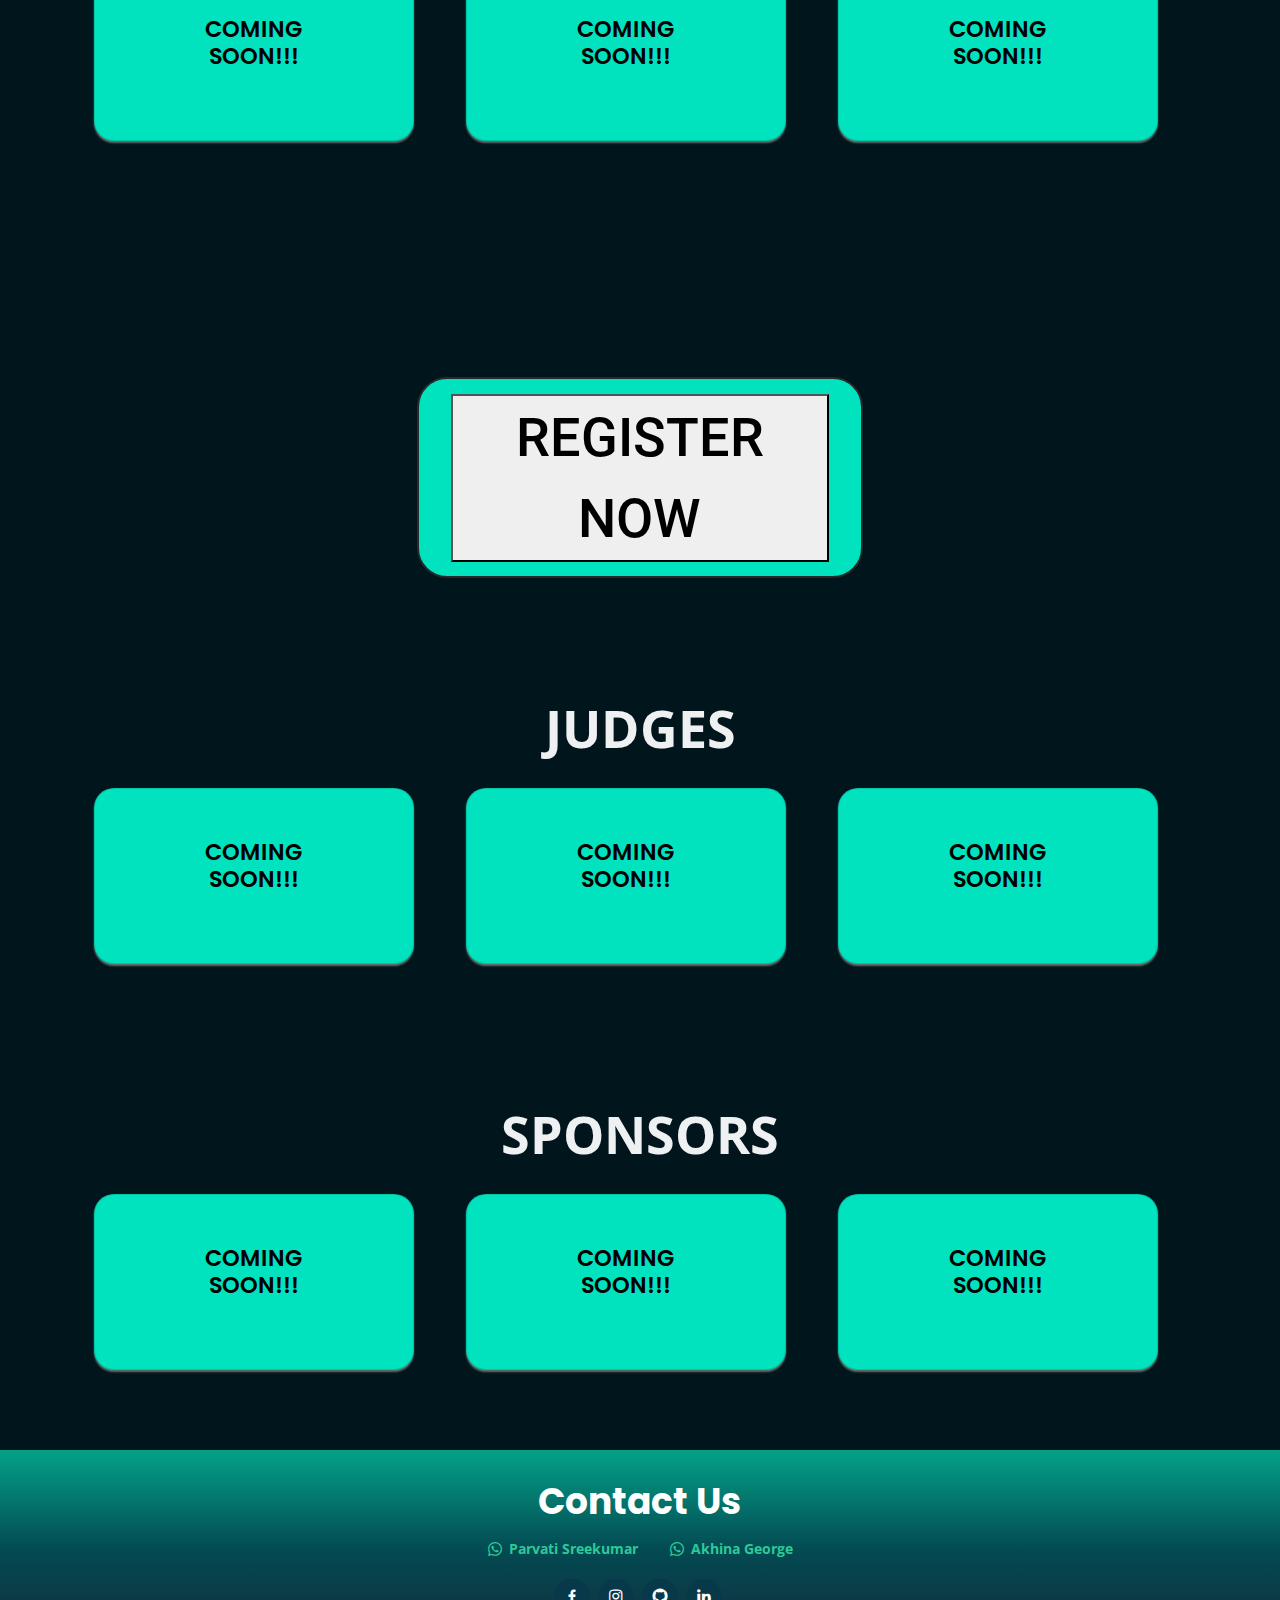
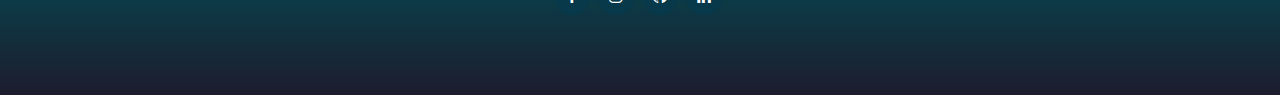
==== commit 2cac3bf8: "Update index.html" ====
--- a/index.html
+++ b/index.html
@@ -54,7 +54,7 @@
           <li><a class="nav-link scrollto" href="#prizes">Prizes</a></li>
           <li><a class="nav-link scrollto " href="#judges">Judges</a></li>
           <li><a class="nav-link scrollto" href="#sponsors">Sponsors</a></li>
-          <li><a class="nav-link scrollto" href="#register">Register</a></li>
+          <li><a class="nav-link scrollto" href="#reg">Register</a></li>
           <!--<li class="dropdown"><a href="#"><span>Drop Down</span> <i class="bi bi-chevron-down"></i></a>
             <ul>
               <li><a href="#">Drop Down 1</a></li>
@@ -83,7 +83,7 @@
   <section id="hero">
     <div class="hero-container" data-aos="zoom-in" data-aos-delay="100">
 
-      <p class="trisk">TRISKELION <span class="siz"><br>2.0</span></p>
+      <p class="trisk">TRISKELION <br><br class="extra"><span class="siz">2.0</span></p>
       <div id="timer_d"></div>
       <!-- <div class="countdown">
         <div id="countdownpanel">
@@ -199,17 +199,21 @@
 
 
     </section><!-- End #prizes -->
+
     <!-- ======= reg Section ======= -->
     <section id="reg" class="reg">
       <div class="container">
 
         <div class="text-center ">
 
-          <a class="reg-btn register" href="#">Register Now</a>
+          <a class="reg-btn register"><button class="bubbly-button"
+              onclick="setTimeout(() => { window.location.href='reg.html' }, 800);">REGISTER
+              NOW</button></a>
         </div>
 
       </div>
     </section><!-- End reg Section -->
+
 
     <!-- ======= Judges ======= -->
     <section id="judges">
@@ -330,9 +334,10 @@
       <h3>Contact Us</h3>
 
       <div class="flex">
-        <div><strong><a href="https://wa.me/916238894332"><i class="bi bi-whatsapp"></i>&ensp;Parvati
+        <div><strong><a href="https://wa.me/916238894332" id="transformin"><i class="bi bi-whatsapp"></i>&ensp;Parvati
               Sreekumar</a></strong></div>
-        <div><strong><a href="https://wa.me/916238458423"><i class="bi bi-whatsapp"></i>&ensp;Akhina George</a></strong>
+        <div><strong><a href="https://wa.me/916238458423" id="transformin"><i class="bi bi-whatsapp"></i>&ensp;Akhina
+              George</a></strong>
         </div>
       </div>
 
@@ -372,4 +377,4 @@
 
 </body>
 
-</html>+</html>
